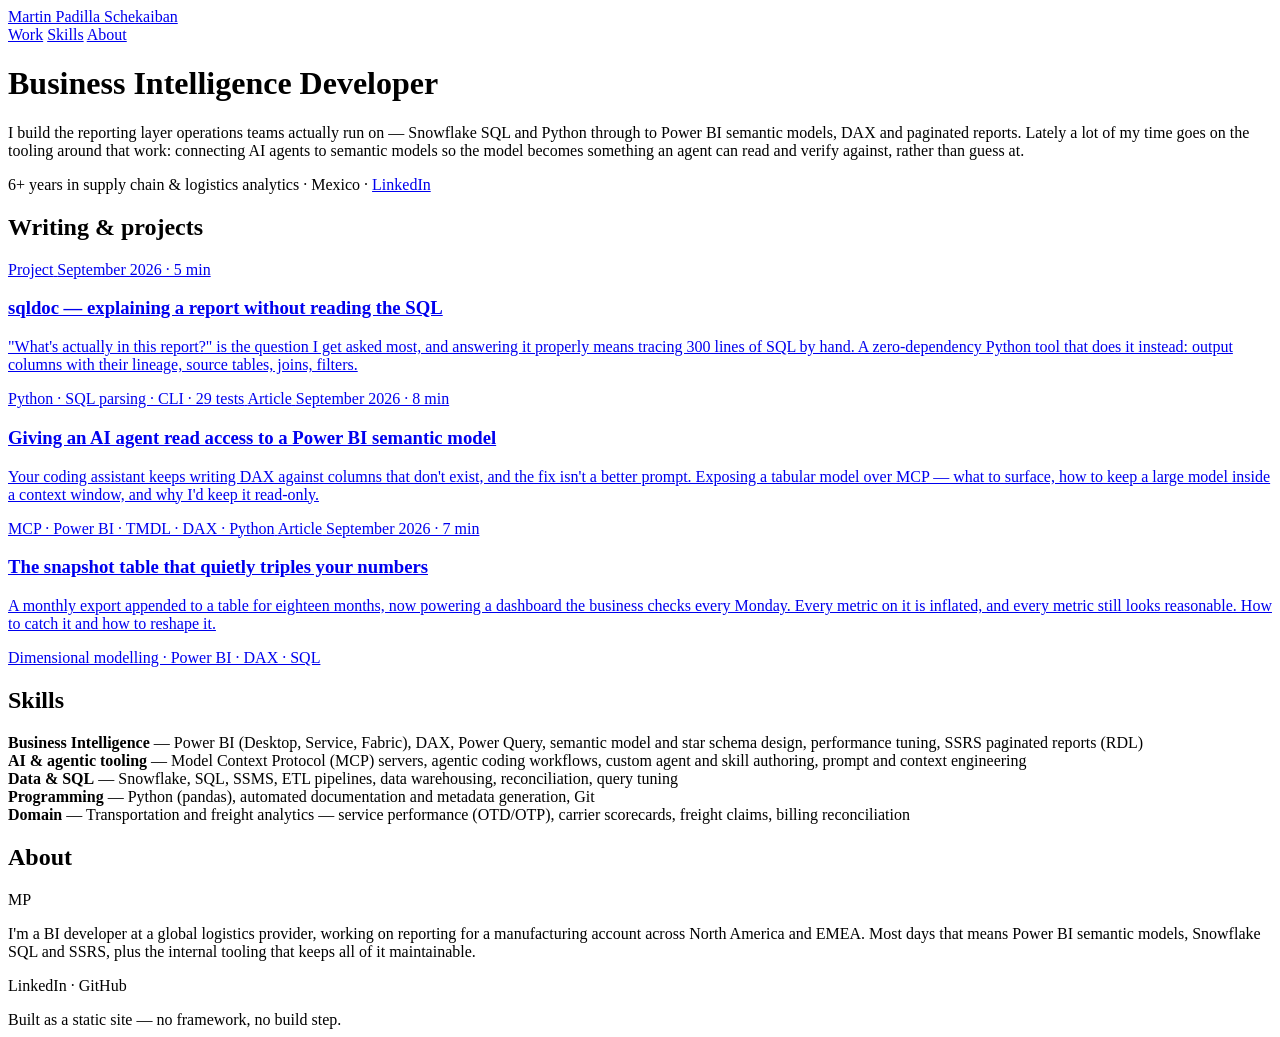
==== index.html @ 163db134 "Add files via upload" ====
<!DOCTYPE html>
<html lang="en">
<head>
<meta charset="utf-8">
<meta name="viewport" content="width=device-width, initial-scale=1">
<title>Martin Padilla Schekaiban — Business Intelligence Developer</title>
<meta name="description" content="Business Intelligence Developer specialising in Power BI semantic models, Snowflake, DAX and AI-assisted analytics tooling.">
<link rel="stylesheet" href="assets/style.css">
</head>
<body>

<header class="site">
  <div class="wrap">
    <a class="name" href="index.html">Martin Padilla Schekaiban</a>
    <nav>
      <a href="#work">Work</a>
      <a href="#skills">Skills</a>
      <a href="#contact">About</a>
    </nav>
  </div>
</header>

<div class="wrap">

  <div class="hero">
    <h1>Business Intelligence Developer</h1>
    <p class="lede">
      I build the reporting layer operations teams actually run on — Snowflake SQL and Python through
      to Power BI semantic models, DAX and paginated reports. Lately a lot of my time goes on the
      tooling around that work: connecting AI agents to semantic models so the model becomes
      something an agent can read and verify against, rather than guess at.
    </p>
    <div class="meta">
      <span>6+ years in supply chain &amp; logistics analytics</span>
      <span>·</span>
      <span>Mexico</span>
      <span>·</span>
      <a href="https://www.linkedin.com/in/martinschekaiban/">LinkedIn</a>
    </div>
  </div>

  <section id="work">
    <h2 class="section">Writing &amp; projects</h2>

    <a class="project" href="sqldoc.html">
      <span class="tag">Project</span>
      <span class="when">September 2026 · 5 min</span>
      <h3>sqldoc — explaining a report without reading the SQL</h3>
      <p>
        "What's actually in this report?" is the question I get asked most, and answering it properly
        means tracing 300 lines of SQL by hand. A zero-dependency Python tool that does it instead:
        output columns with their lineage, source tables, joins, filters.
      </p>
      <span class="stack">Python · SQL parsing · CLI · 29 tests</span>
    </a>
    <a class="project" href="mcp-power-bi.html">
      <span class="tag">Article</span>
      <span class="when">September 2026 · 8 min</span>
      <h3>Giving an AI agent read access to a Power BI semantic model</h3>
      <p>
        Your coding assistant keeps writing DAX against columns that don't exist, and the fix isn't a
        better prompt. Exposing a tabular model over MCP — what to surface, how to keep a large model
        inside a context window, and why I'd keep it read-only.
      </p>
      <span class="stack">MCP · Power BI · TMDL · DAX · Python</span>
    </a>

    <a class="project" href="star-schema.html">
      <span class="tag">Article</span>
      <span class="when">September 2026 · 7 min</span>
      <h3>The snapshot table that quietly triples your numbers</h3>
      <p>
        A monthly export appended to a table for eighteen months, now powering a dashboard the
        business checks every Monday. Every metric on it is inflated, and every metric still looks
        reasonable. How to catch it and how to reshape it.
      </p>
      <span class="stack">Dimensional modelling · Power BI · DAX · SQL</span>
    </a>

  </section>

  <section id="skills">
    <h2 class="section">Skills</h2>
    <div class="skill-row">
      <b>Business Intelligence</b> —
      <span>Power BI (Desktop, Service, Fabric), DAX, Power Query, semantic model and star schema
      design, performance tuning, SSRS paginated reports (RDL)</span>
    </div>
    <div class="skill-row">
      <b>AI &amp; agentic tooling</b> —
      <span>Model Context Protocol (MCP) servers, agentic coding workflows, custom agent and skill
      authoring, prompt and context engineering</span>
    </div>
    <div class="skill-row">
      <b>Data &amp; SQL</b> —
      <span>Snowflake, SQL, SSMS, ETL pipelines, data warehousing, reconciliation, query tuning</span>
    </div>
    <div class="skill-row">
      <b>Programming</b> —
      <span>Python (pandas), automated documentation and metadata generation, Git</span>
    </div>
    <div class="skill-row">
      <b>Domain</b> —
      <span>Transportation and freight analytics — service performance (OTD/OTP), carrier scorecards,
      freight claims, billing reconciliation</span>
    </div>
  </section>

  <section id="contact">
    <h2 class="section">About</h2>
    <div class="about">
      <div class="initials">MP</div>
      <div>
        <p>
          I'm a BI developer at a global logistics provider, working on reporting for a manufacturing
          account across North America and EMEA. Most days that means Power BI semantic models,
          Snowflake SQL and SSRS, plus the internal tooling that keeps all of it maintainable.
        </p>
        <p>
          <a href="https://www.linkedin.com/in/martinschekaiban/"
             style="color:var(--accent);text-decoration:none">LinkedIn</a>
          <span style="color:var(--faint)"> · </span>
          <a href="https://github.com/martinps3"
             style="color:var(--accent);text-decoration:none">GitHub</a>
        </p>
      </div>
    </div>
  </section>

</div>

<footer class="site">
  <div class="wrap">
    Built as a static site — no framework, no build step.
  </div>
</footer>

</body>
</html>
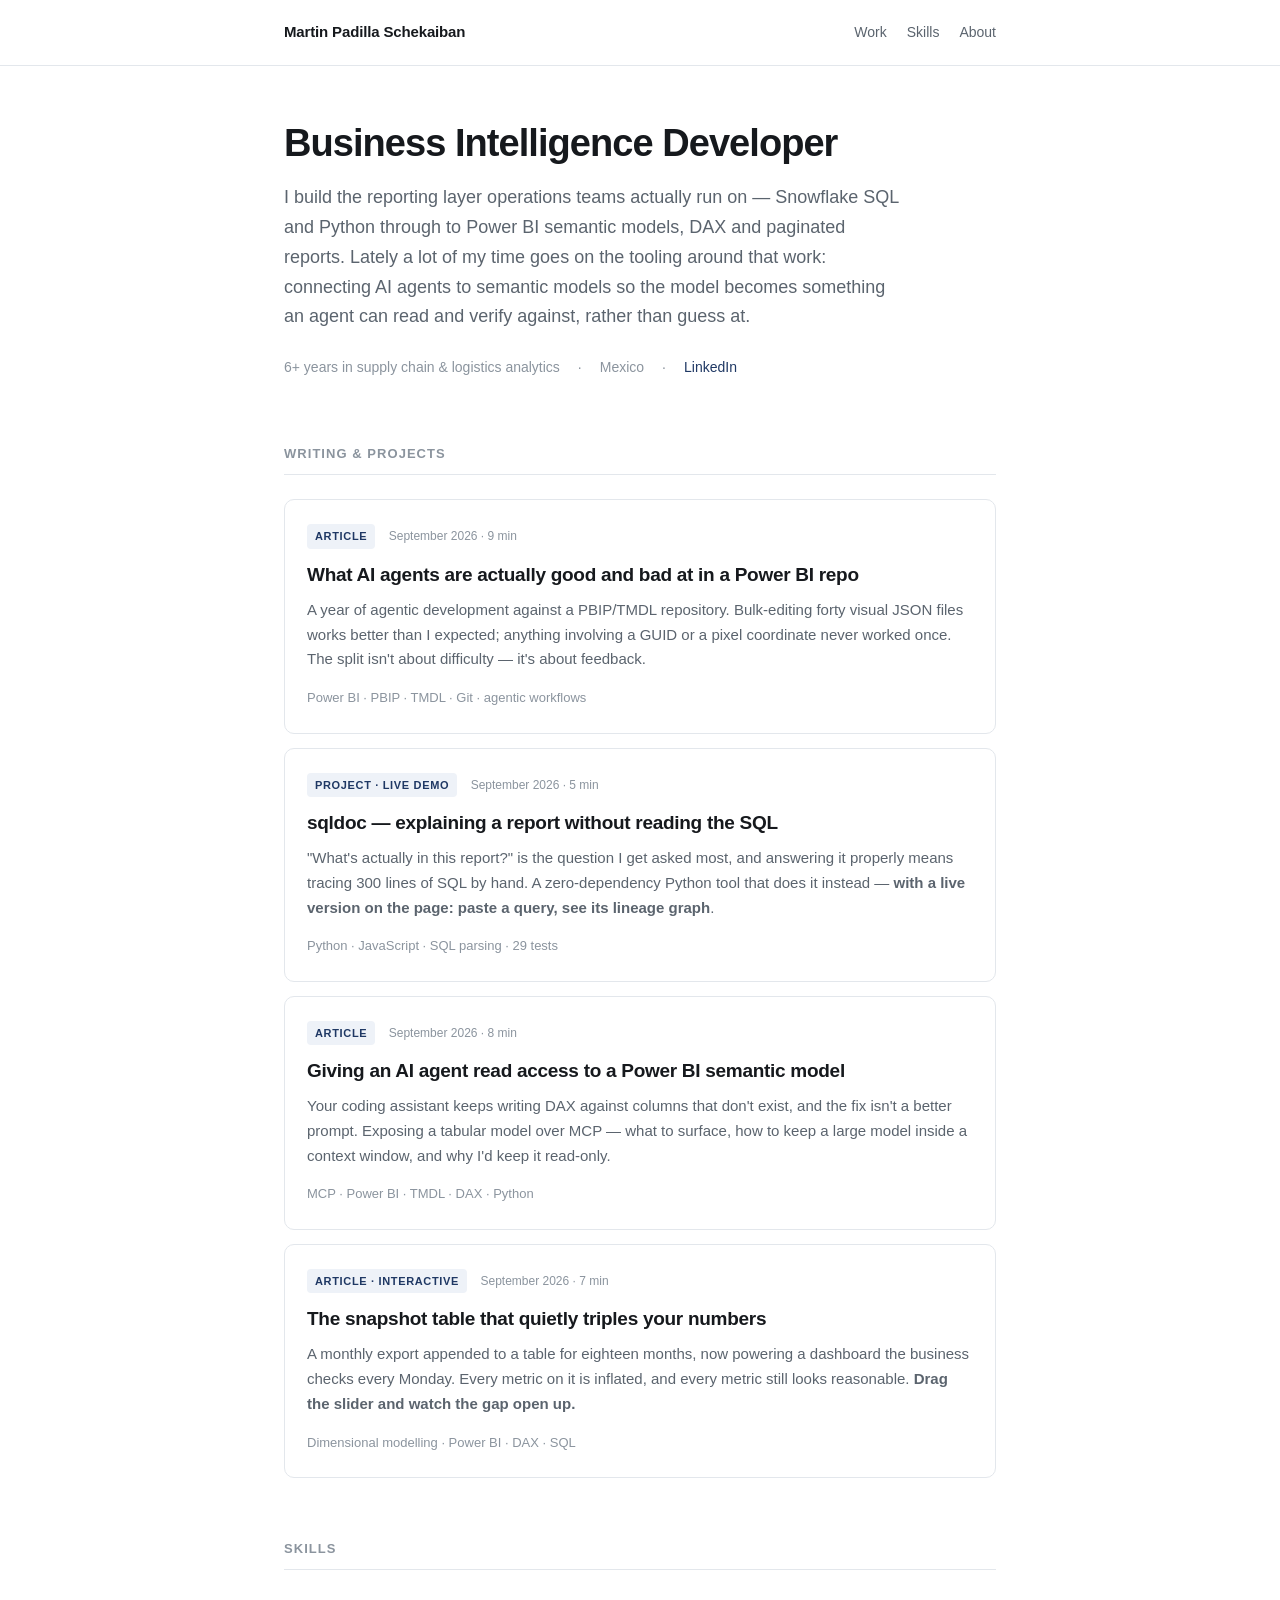
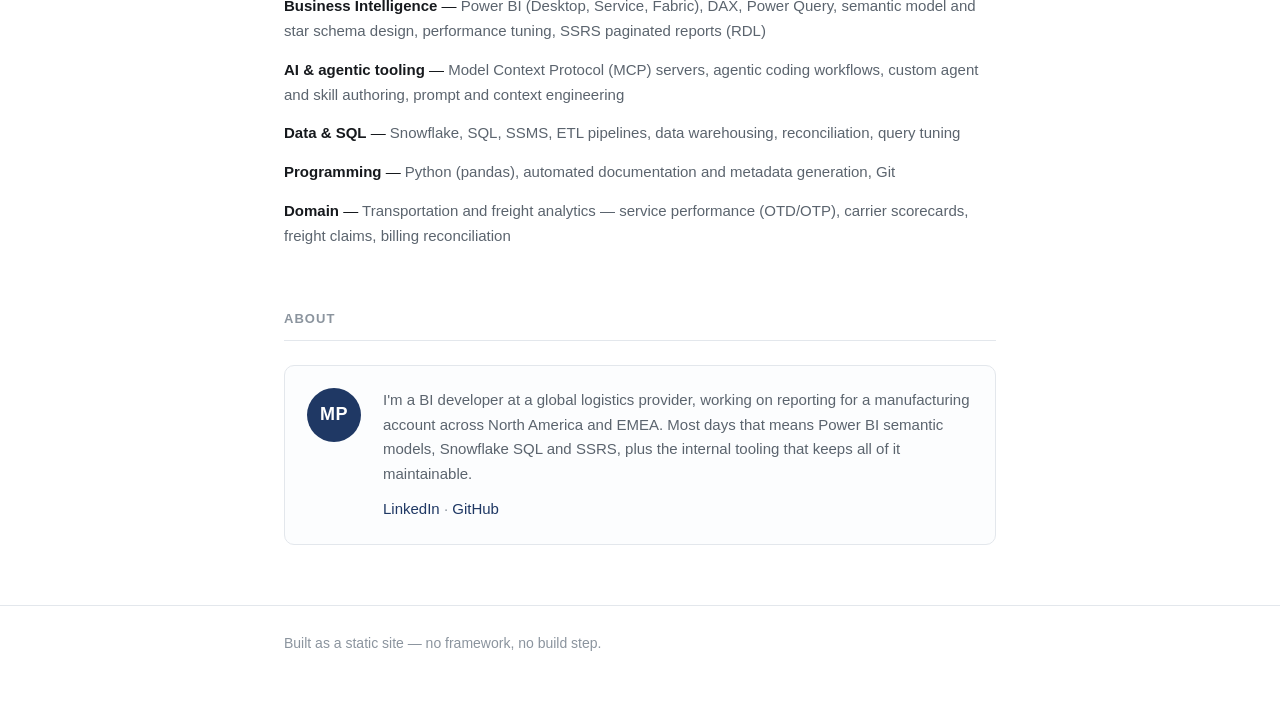
==== commit b7cd732d: "Add files via upload" ====
--- a/index.html
+++ b/index.html
@@ -42,16 +42,28 @@
   <section id="work">
     <h2 class="section">Writing &amp; projects</h2>
 
+    <a class="project" href="agents-power-bi.html">
+      <span class="tag">Article</span>
+      <span class="when">September 2026 · 9 min</span>
+      <h3>What AI agents are actually good and bad at in a Power BI repo</h3>
+      <p>
+        A year of agentic development against a PBIP/TMDL repository. Bulk-editing forty visual JSON
+        files works better than I expected; anything involving a GUID or a pixel coordinate never
+        worked once. The split isn't about difficulty — it's about feedback.
+      </p>
+      <span class="stack">Power BI · PBIP · TMDL · Git · agentic workflows</span>
+    </a>
+
     <a class="project" href="sqldoc.html">
-      <span class="tag">Project</span>
+      <span class="tag">Project · live demo</span>
       <span class="when">September 2026 · 5 min</span>
       <h3>sqldoc — explaining a report without reading the SQL</h3>
       <p>
         "What's actually in this report?" is the question I get asked most, and answering it properly
-        means tracing 300 lines of SQL by hand. A zero-dependency Python tool that does it instead:
-        output columns with their lineage, source tables, joins, filters.
+        means tracing 300 lines of SQL by hand. A zero-dependency Python tool that does it instead —
+        <strong>with a live version on the page: paste a query, see its lineage graph</strong>.
       </p>
-      <span class="stack">Python · SQL parsing · CLI · 29 tests</span>
+      <span class="stack">Python · JavaScript · SQL parsing · 29 tests</span>
     </a>
     <a class="project" href="mcp-power-bi.html">
       <span class="tag">Article</span>
@@ -66,13 +78,13 @@
     </a>
 
     <a class="project" href="star-schema.html">
-      <span class="tag">Article</span>
+      <span class="tag">Article · interactive</span>
       <span class="when">September 2026 · 7 min</span>
       <h3>The snapshot table that quietly triples your numbers</h3>
       <p>
         A monthly export appended to a table for eighteen months, now powering a dashboard the
         business checks every Monday. Every metric on it is inflated, and every metric still looks
-        reasonable. How to catch it and how to reshape it.
+        reasonable. <strong>Drag the slider and watch the gap open up.</strong>
       </p>
       <span class="stack">Dimensional modelling · Power BI · DAX · SQL</span>
     </a>
--- a/assets/style.css
+++ b/assets/style.css
@@ -0,0 +1,296 @@
+:root {
+  --ink: #16191d;
+  --muted: #5b646e;
+  --faint: #8b949e;
+  --line: #e3e7ec;
+  --accent: #1F3864;
+  --accent-soft: #eef2f8;
+  --bg: #ffffff;
+  --code-bg: #f6f8fa;
+  --max: 760px;
+}
+
+* { box-sizing: border-box; }
+
+html { -webkit-text-size-adjust: 100%; }
+
+body {
+  margin: 0;
+  background: var(--bg);
+  color: var(--ink);
+  font: 16px/1.65 -apple-system, BlinkMacSystemFont, "Segoe UI", Inter, Roboto,
+        Helvetica, Arial, sans-serif;
+  -webkit-font-smoothing: antialiased;
+}
+
+.wrap { max-width: var(--max); margin: 0 auto; padding: 0 24px; }
+
+/* ---------- header ---------- */
+header.site {
+  border-bottom: 1px solid var(--line);
+  padding: 20px 0;
+  margin-bottom: 56px;
+}
+header.site .wrap {
+  display: flex;
+  align-items: baseline;
+  justify-content: space-between;
+  gap: 16px;
+  flex-wrap: wrap;
+}
+header.site .name {
+  font-weight: 650;
+  font-size: 15px;
+  letter-spacing: -0.01em;
+  color: var(--ink);
+  text-decoration: none;
+}
+header.site nav { display: flex; gap: 20px; }
+header.site nav a {
+  font-size: 14px;
+  color: var(--muted);
+  text-decoration: none;
+}
+header.site nav a:hover { color: var(--accent); }
+
+/* ---------- hero ---------- */
+.hero { margin-bottom: 64px; }
+.hero h1 {
+  font-size: 38px;
+  line-height: 1.15;
+  letter-spacing: -0.025em;
+  margin: 0 0 18px;
+  font-weight: 680;
+}
+.hero p.lede {
+  font-size: 18px;
+  color: var(--muted);
+  margin: 0 0 24px;
+  max-width: 62ch;
+}
+.meta {
+  display: flex;
+  flex-wrap: wrap;
+  gap: 8px 18px;
+  font-size: 14px;
+  color: var(--faint);
+}
+.meta a { color: var(--accent); text-decoration: none; }
+.meta a:hover { text-decoration: underline; }
+
+/* ---------- sections ---------- */
+section { margin-bottom: 60px; }
+h2.section {
+  font-size: 13px;
+  text-transform: uppercase;
+  letter-spacing: 0.08em;
+  color: var(--faint);
+  font-weight: 600;
+  margin: 0 0 24px;
+  padding-bottom: 10px;
+  border-bottom: 1px solid var(--line);
+}
+
+/* ---------- project cards ---------- */
+.project {
+  display: block;
+  text-decoration: none;
+  color: inherit;
+  padding: 22px;
+  margin-bottom: 14px;
+  border: 1px solid var(--line);
+  border-radius: 10px;
+  transition: border-color .15s ease, box-shadow .15s ease, transform .15s ease;
+}
+.project:hover {
+  border-color: #c6d0de;
+  box-shadow: 0 3px 14px rgba(20, 35, 70, .07);
+  transform: translateY(-1px);
+}
+.project .tag {
+  display: inline-block;
+  font-size: 11px;
+  letter-spacing: .06em;
+  text-transform: uppercase;
+  font-weight: 600;
+  color: var(--accent);
+  background: var(--accent-soft);
+  border-radius: 4px;
+  padding: 3px 8px;
+  margin-bottom: 10px;
+}
+.project .when {
+  font-size: 12px;
+  color: var(--faint);
+  margin-left: 9px;
+}
+.project h3 {
+  margin: 0 0 8px;
+  font-size: 19px;
+  letter-spacing: -0.015em;
+  font-weight: 650;
+}
+.project p { margin: 0 0 12px; color: var(--muted); font-size: 15px; }
+.stack { font-size: 13px; color: var(--faint); }
+
+/* ---------- about ---------- */
+.about {
+  display: flex;
+  gap: 22px;
+  align-items: flex-start;
+  padding: 22px;
+  border: 1px solid var(--line);
+  border-radius: 10px;
+  background: #fcfdfe;
+}
+.about .initials {
+  flex: 0 0 auto;
+  width: 54px;
+  height: 54px;
+  border-radius: 50%;
+  background: var(--accent);
+  color: #fff;
+  display: flex;
+  align-items: center;
+  justify-content: center;
+  font-size: 18px;
+  font-weight: 650;
+  letter-spacing: .5px;
+}
+.about p { margin: 0 0 10px; font-size: 15px; color: var(--muted); }
+.about p:last-child { margin-bottom: 0; }
+
+/* ---------- skills ---------- */
+.skill-row { margin-bottom: 14px; font-size: 15px; }
+.skill-row b { color: var(--ink); font-weight: 620; }
+.skill-row span { color: var(--muted); }
+
+/* ---------- figures ---------- */
+figure {
+  margin: 30px 0 28px;
+}
+figure img, figure svg {
+  width: 100%;
+  height: auto;
+  display: block;
+  border: 1px solid var(--line);
+  border-radius: 10px;
+  background: #fff;
+}
+figure figcaption {
+  font-size: 13.5px;
+  color: var(--faint);
+  margin-top: 10px;
+  line-height: 1.5;
+}
+figure figcaption b { color: var(--muted); font-weight: 620; }
+
+/* ---------- article ---------- */
+article { margin-bottom: 72px; }
+article h1 {
+  font-size: 32px;
+  line-height: 1.2;
+  letter-spacing: -0.022em;
+  margin: 0 0 14px;
+  font-weight: 680;
+}
+article .sub {
+  font-size: 17px;
+  color: var(--muted);
+  margin: 0 0 10px;
+}
+article .byline {
+  font-size: 13px;
+  color: var(--faint);
+  padding-bottom: 22px;
+  margin-bottom: 30px;
+  border-bottom: 1px solid var(--line);
+}
+article .byline .dot { margin: 0 7px; opacity: .5; }
+article h2 {
+  font-size: 22px;
+  letter-spacing: -0.015em;
+  margin: 42px 0 14px;
+  font-weight: 660;
+}
+article h3 {
+  font-size: 17px;
+  margin: 30px 0 10px;
+  font-weight: 640;
+}
+article p { margin: 0 0 16px; }
+article ul, article ol { margin: 0 0 16px; padding-left: 22px; }
+article li { margin-bottom: 7px; }
+
+pre {
+  background: var(--code-bg);
+  border: 1px solid var(--line);
+  border-radius: 8px;
+  padding: 15px 17px;
+  overflow-x: auto;
+  font-size: 13px;
+  line-height: 1.55;
+  margin: 0 0 18px;
+}
+code {
+  font-family: ui-monospace, SFMono-Regular, "SF Mono", Menlo, Consolas, monospace;
+}
+p code, li code, td code {
+  background: var(--code-bg);
+  border: 1px solid var(--line);
+  border-radius: 4px;
+  padding: 1px 5px;
+  font-size: 13px;
+}
+pre code { background: none; border: 0; padding: 0; }
+
+.note {
+  border-left: 3px solid var(--accent);
+  background: var(--accent-soft);
+  padding: 14px 18px;
+  border-radius: 0 8px 8px 0;
+  margin: 0 0 20px;
+  font-size: 15px;
+}
+.note p { margin: 0; }
+.note strong { color: var(--accent); }
+
+table {
+  width: 100%;
+  border-collapse: collapse;
+  font-size: 14px;
+  margin: 0 0 20px;
+}
+th, td {
+  text-align: left;
+  padding: 9px 12px;
+  border-bottom: 1px solid var(--line);
+  vertical-align: top;
+}
+th { font-weight: 620; color: var(--ink); background: var(--code-bg); }
+td { color: var(--muted); }
+
+.back {
+  display: inline-block;
+  font-size: 14px;
+  color: var(--muted);
+  text-decoration: none;
+  margin-bottom: 30px;
+}
+.back:hover { color: var(--accent); }
+
+/* ---------- footer ---------- */
+footer.site {
+  border-top: 1px solid var(--line);
+  padding: 26px 0 50px;
+  font-size: 14px;
+  color: var(--faint);
+}
+footer.site a { color: var(--accent); text-decoration: none; }
+footer.site a:hover { text-decoration: underline; }
+
+@media (max-width: 620px) {
+  .hero h1 { font-size: 29px; }
+  article h1 { font-size: 26px; }
+  header.site { margin-bottom: 40px; }
+}
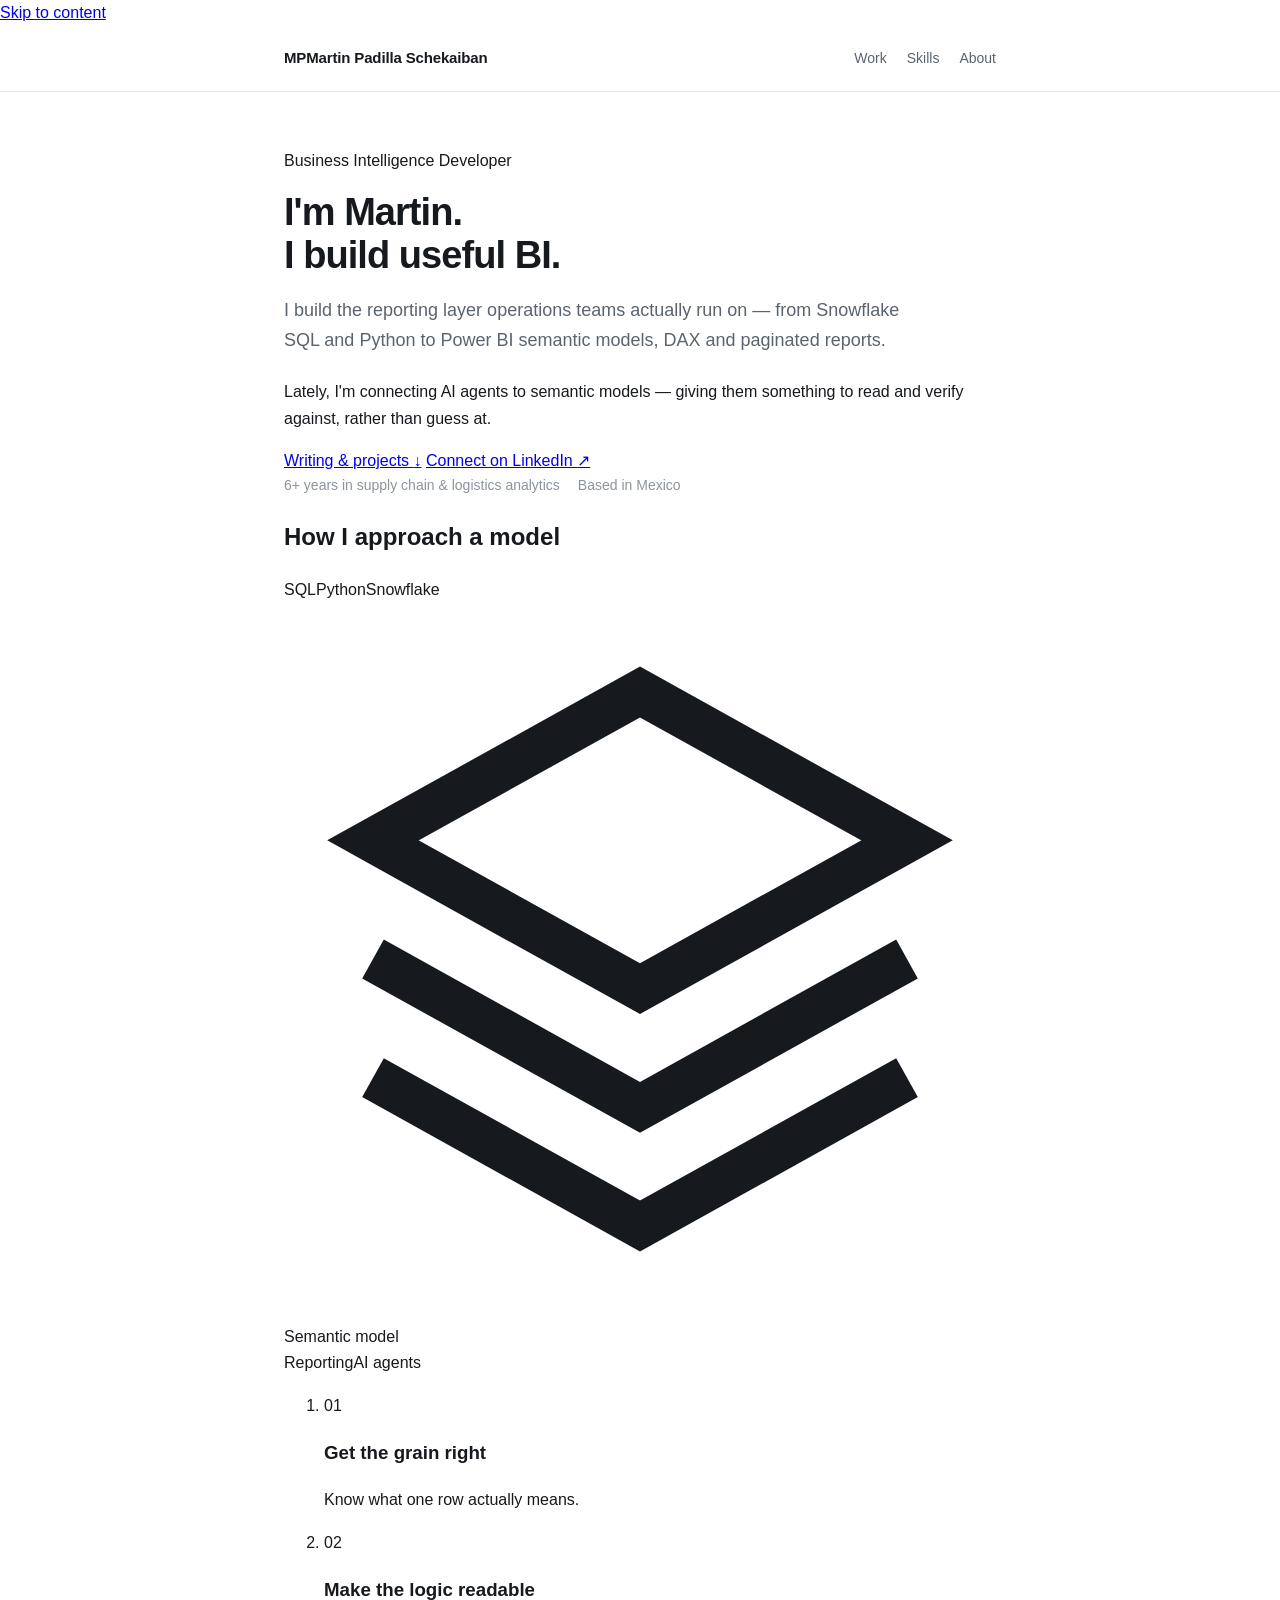
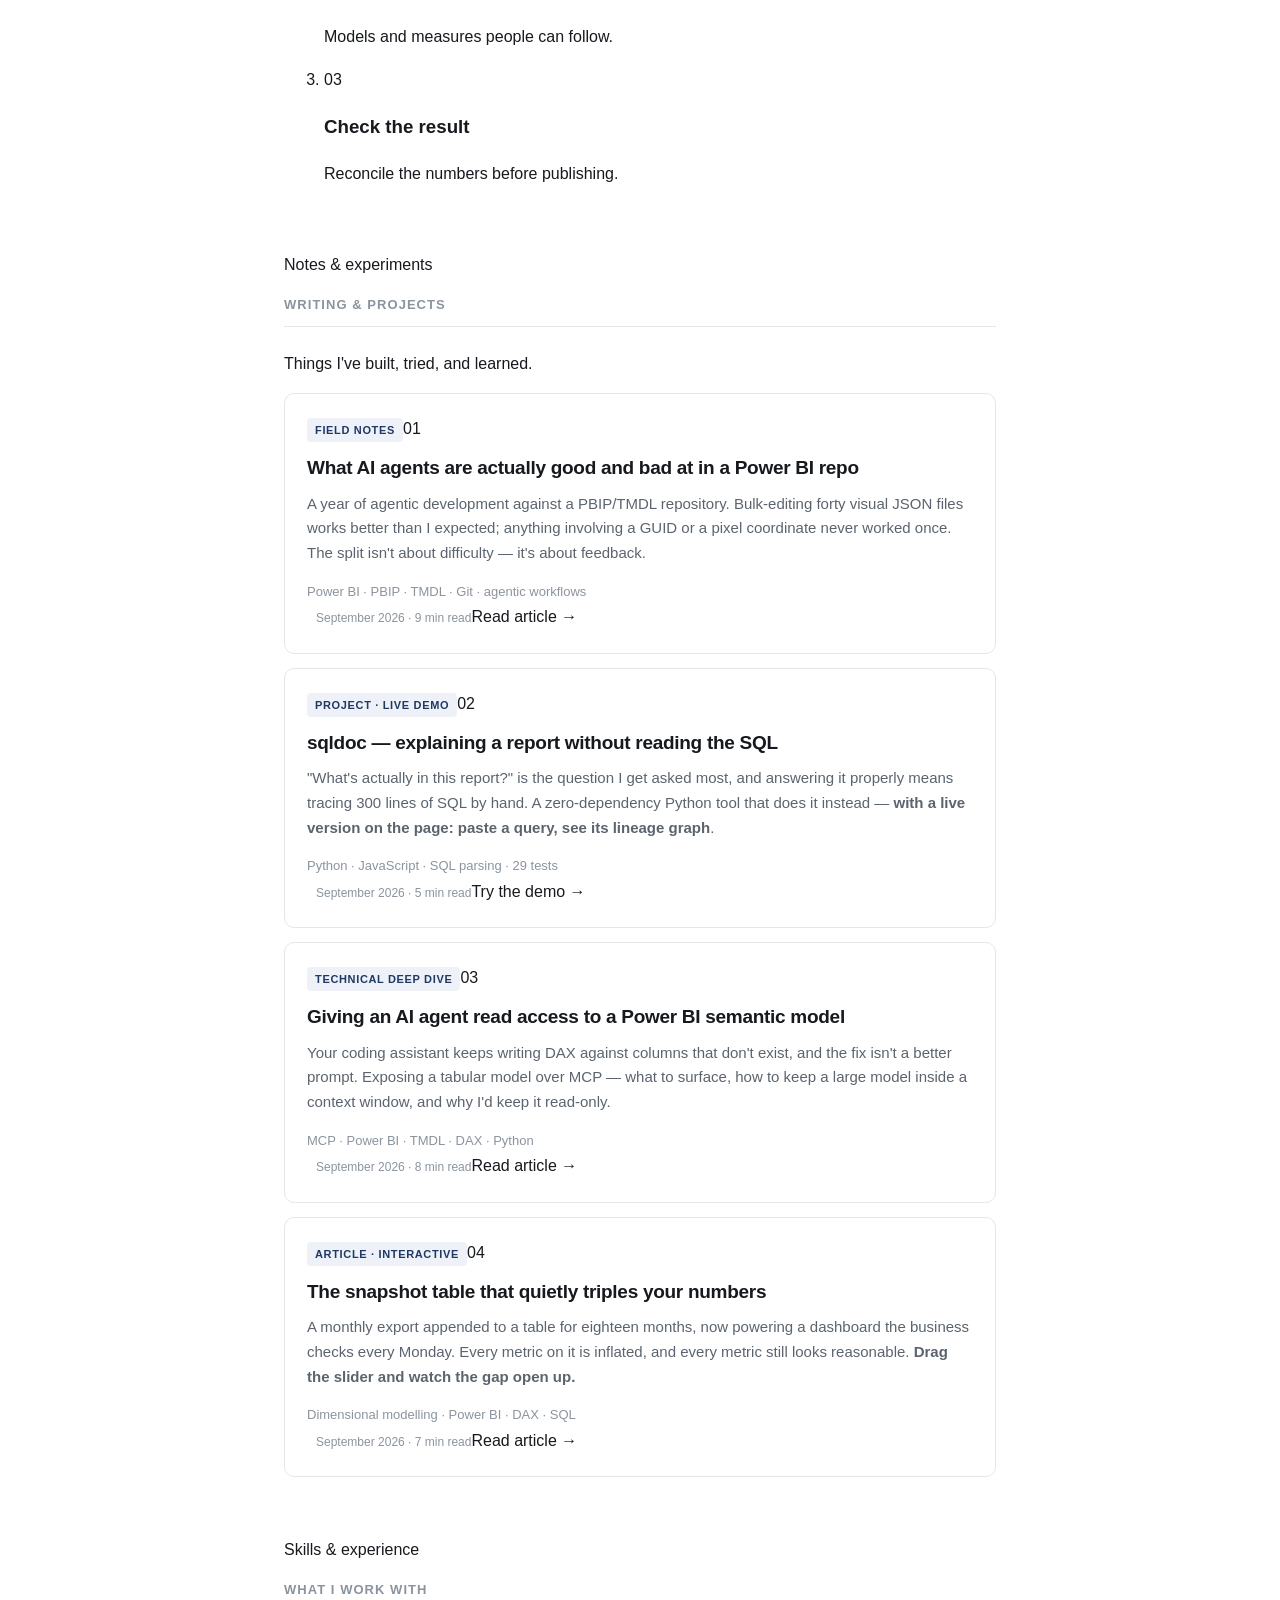
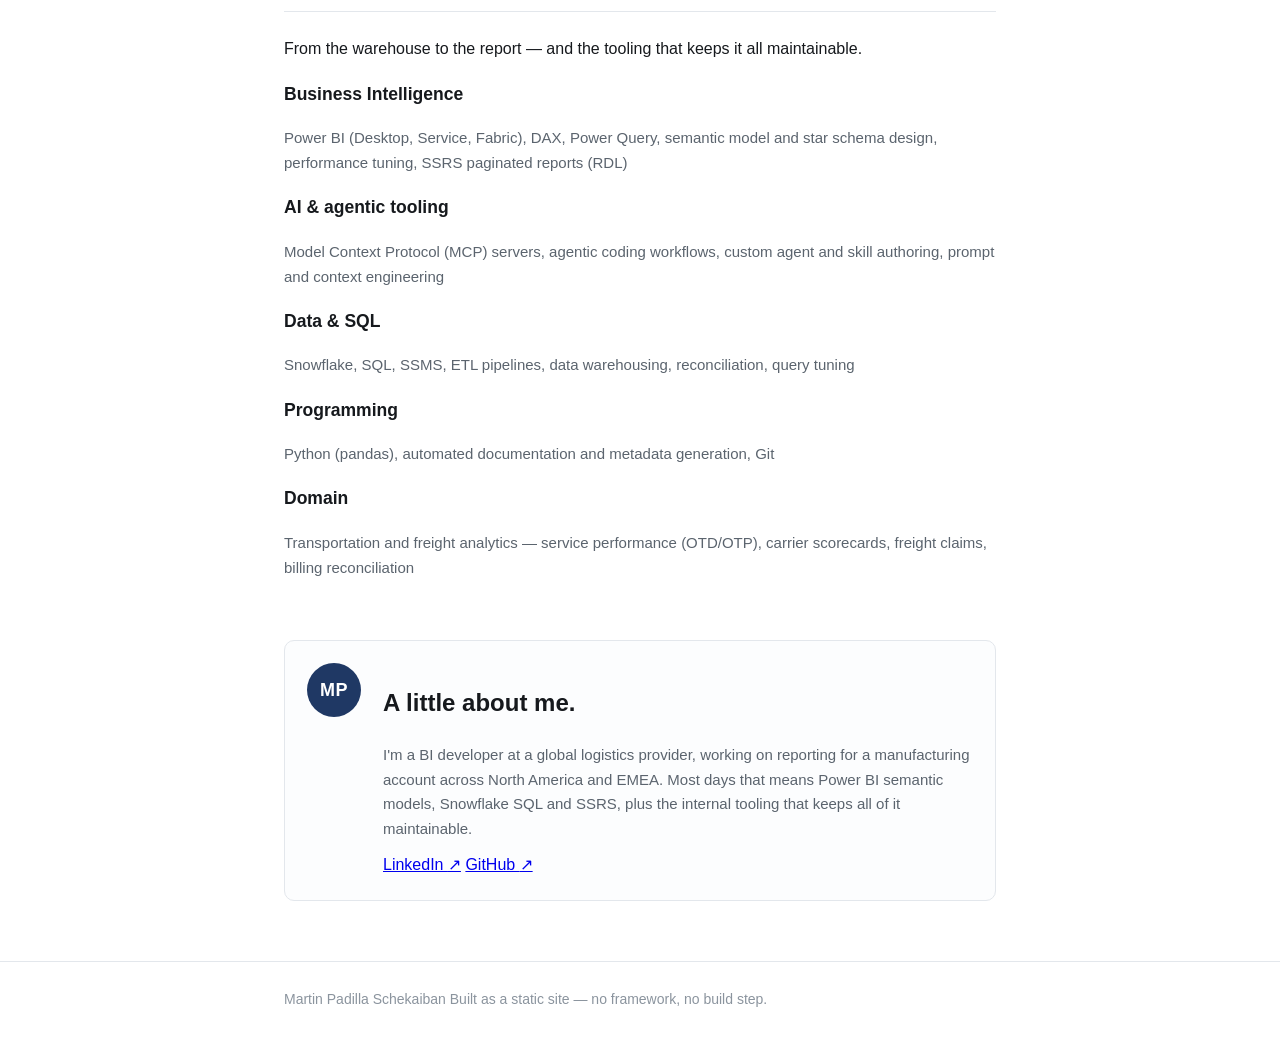
==== commit 2e6234a5: "Add files via upload" ====
--- a/index.html
+++ b/index.html
@@ -7,12 +7,13 @@
 <meta name="description" content="Business Intelligence Developer specialising in Power BI semantic models, Snowflake, DAX and AI-assisted analytics tooling.">
 <link rel="stylesheet" href="assets/style.css">
 </head>
-<body>
+<body class="home">
+<a class="skip-link" href="#main">Skip to content</a>
 
 <header class="site">
   <div class="wrap">
-    <a class="name" href="index.html">Martin Padilla Schekaiban</a>
-    <nav>
+    <a class="name" href="index.html"><span class="brand-mark" aria-hidden="true">MP</span>Martin Padilla Schekaiban</a>
+    <nav aria-label="Main navigation">
       <a href="#work">Work</a>
       <a href="#skills">Skills</a>
       <a href="#contact">About</a>
@@ -20,31 +21,61 @@
   </div>
 </header>
 
-<div class="wrap">
+<main class="wrap" id="main">
 
-  <div class="hero">
-    <h1>Business Intelligence Developer</h1>
-    <p class="lede">
-      I build the reporting layer operations teams actually run on — Snowflake SQL and Python through
-      to Power BI semantic models, DAX and paginated reports. Lately a lot of my time goes on the
-      tooling around that work: connecting AI agents to semantic models so the model becomes
-      something an agent can read and verify against, rather than guess at.
-    </p>
-    <div class="meta">
-      <span>6+ years in supply chain &amp; logistics analytics</span>
-      <span>·</span>
-      <span>Mexico</span>
-      <span>·</span>
-      <a href="https://www.linkedin.com/in/martinschekaiban/">LinkedIn</a>
+  <section class="hero" aria-labelledby="hero-title">
+    <div class="hero-copy">
+      <p class="eyebrow">Business Intelligence Developer</p>
+      <h1 id="hero-title">I'm Martin.<br><span>I build useful BI.</span></h1>
+      <p class="lede">
+        I build the reporting layer operations teams actually run on — from Snowflake SQL and Python
+        to Power BI semantic models, DAX and paginated reports.
+      </p>
+      <p class="hero-detail">
+        Lately, I'm connecting AI agents to semantic models — giving them something to read and
+        verify against, rather than guess at.
+      </p>
+      <div class="hero-actions">
+        <a class="button button-primary" href="#work">Writing &amp; projects <span aria-hidden="true">↓</span></a>
+        <a class="text-link" href="https://www.linkedin.com/in/martinschekaiban/">Connect on LinkedIn <span aria-hidden="true">↗</span></a>
+      </div>
+      <div class="meta">
+        <span>6+ years in supply chain &amp; logistics analytics</span>
+        <span class="location">Based in Mexico</span>
+      </div>
     </div>
-  </div>
+
+    <aside class="approach" aria-labelledby="approach-title">
+      <div class="approach-heading">
+        <h2 class="eyebrow" id="approach-title">How I approach a model</h2>
+      </div>
+      <div class="model-map" aria-hidden="true">
+        <div class="model-sources"><span>SQL</span><span>Python</span><span>Snowflake</span></div>
+        <div class="model-core">
+          <svg viewBox="0 0 24 24" fill="none" stroke="currentColor" stroke-width="1.5">
+            <path d="m12 3 9 5-9 5-9-5 9-5Z M3 12l9 5 9-5 M3 16l9 5 9-5"/>
+          </svg>
+          <span>Semantic model</span>
+        </div>
+        <div class="model-outputs"><span>Reporting</span><span>AI agents</span></div>
+      </div>
+      <ol class="approach-steps">
+        <li><span class="step-number">01</span><div><h3>Get the grain right</h3><p>Know what one row actually means.</p></div></li>
+        <li><span class="step-number">02</span><div><h3>Make the logic readable</h3><p>Models and measures people can follow.</p></div></li>
+        <li><span class="step-number">03</span><div><h3>Check the result</h3><p>Reconcile the numbers before publishing.</p></div></li>
+      </ol>
+    </aside>
+  </section>
 
   <section id="work">
-    <h2 class="section">Writing &amp; projects</h2>
+    <div class="section-heading">
+      <div><p class="eyebrow">Notes &amp; experiments</p><h2 class="section">Writing &amp; projects</h2></div>
+      <p>Things I've built, tried, and learned.</p>
+    </div>
 
+    <div class="project-grid">
     <a class="project" href="agents-power-bi.html">
-      <span class="tag">Article</span>
-      <span class="when">September 2026 · 9 min</span>
+      <div class="project-top"><span class="tag">Field notes</span><span class="project-number" aria-hidden="true">01</span></div>
       <h3>What AI agents are actually good and bad at in a Power BI repo</h3>
       <p>
         A year of agentic development against a PBIP/TMDL repository. Bulk-editing forty visual JSON
@@ -52,11 +83,11 @@
         worked once. The split isn't about difficulty — it's about feedback.
       </p>
       <span class="stack">Power BI · PBIP · TMDL · Git · agentic workflows</span>
+      <div class="project-bottom"><span class="when">September 2026 · 9 min read</span><span class="project-action">Read article <span aria-hidden="true">→</span></span></div>
     </a>
 
-    <a class="project" href="sqldoc.html">
-      <span class="tag">Project · live demo</span>
-      <span class="when">September 2026 · 5 min</span>
+    <a class="project project-demo" href="sqldoc.html">
+      <div class="project-top"><span class="tag">Project · live demo</span><span class="project-number" aria-hidden="true">02</span></div>
       <h3>sqldoc — explaining a report without reading the SQL</h3>
       <p>
         "What's actually in this report?" is the question I get asked most, and answering it properly
@@ -64,10 +95,10 @@
         <strong>with a live version on the page: paste a query, see its lineage graph</strong>.
       </p>
       <span class="stack">Python · JavaScript · SQL parsing · 29 tests</span>
+      <div class="project-bottom"><span class="when">September 2026 · 5 min read</span><span class="project-action">Try the demo <span aria-hidden="true">→</span></span></div>
     </a>
     <a class="project" href="mcp-power-bi.html">
-      <span class="tag">Article</span>
-      <span class="when">September 2026 · 8 min</span>
+      <div class="project-top"><span class="tag">Technical deep dive</span><span class="project-number" aria-hidden="true">03</span></div>
       <h3>Giving an AI agent read access to a Power BI semantic model</h3>
       <p>
         Your coding assistant keeps writing DAX against columns that don't exist, and the fix isn't a
@@ -75,11 +106,11 @@
         inside a context window, and why I'd keep it read-only.
       </p>
       <span class="stack">MCP · Power BI · TMDL · DAX · Python</span>
+      <div class="project-bottom"><span class="when">September 2026 · 8 min read</span><span class="project-action">Read article <span aria-hidden="true">→</span></span></div>
     </a>
 
     <a class="project" href="star-schema.html">
-      <span class="tag">Article · interactive</span>
-      <span class="when">September 2026 · 7 min</span>
+      <div class="project-top"><span class="tag">Article · interactive</span><span class="project-number" aria-hidden="true">04</span></div>
       <h3>The snapshot table that quietly triples your numbers</h3>
       <p>
         A monthly export appended to a table for eighteen months, now powering a dashboard the
@@ -87,63 +118,68 @@
         reasonable. <strong>Drag the slider and watch the gap open up.</strong>
       </p>
       <span class="stack">Dimensional modelling · Power BI · DAX · SQL</span>
+      <div class="project-bottom"><span class="when">September 2026 · 7 min read</span><span class="project-action">Read article <span aria-hidden="true">→</span></span></div>
     </a>
-
+    </div>
   </section>
 
-  <section id="skills">
-    <h2 class="section">Skills</h2>
+  <section id="skills" class="skills-section">
+    <div class="skills-intro">
+      <p class="eyebrow">Skills &amp; experience</p>
+      <h2 class="section">What I work with</h2>
+      <p>From the warehouse to the report — and the tooling that keeps it all maintainable.</p>
+    </div>
+    <div class="skills-list">
     <div class="skill-row">
-      <b>Business Intelligence</b> —
+      <h3>Business Intelligence</h3>
       <span>Power BI (Desktop, Service, Fabric), DAX, Power Query, semantic model and star schema
       design, performance tuning, SSRS paginated reports (RDL)</span>
     </div>
     <div class="skill-row">
-      <b>AI &amp; agentic tooling</b> —
+      <h3>AI &amp; agentic tooling</h3>
       <span>Model Context Protocol (MCP) servers, agentic coding workflows, custom agent and skill
       authoring, prompt and context engineering</span>
     </div>
     <div class="skill-row">
-      <b>Data &amp; SQL</b> —
+      <h3>Data &amp; SQL</h3>
       <span>Snowflake, SQL, SSMS, ETL pipelines, data warehousing, reconciliation, query tuning</span>
     </div>
     <div class="skill-row">
-      <b>Programming</b> —
+      <h3>Programming</h3>
       <span>Python (pandas), automated documentation and metadata generation, Git</span>
     </div>
     <div class="skill-row">
-      <b>Domain</b> —
+      <h3>Domain</h3>
       <span>Transportation and freight analytics — service performance (OTD/OTP), carrier scorecards,
       freight claims, billing reconciliation</span>
     </div>
+    </div>
   </section>
 
-  <section id="contact">
-    <h2 class="section">About</h2>
+  <section id="contact" class="contact-section">
     <div class="about">
-      <div class="initials">MP</div>
+      <div class="initials" aria-hidden="true">MP</div>
       <div>
+        <h2>A little about me.</h2>
         <p>
           I'm a BI developer at a global logistics provider, working on reporting for a manufacturing
           account across North America and EMEA. Most days that means Power BI semantic models,
           Snowflake SQL and SSRS, plus the internal tooling that keeps all of it maintainable.
         </p>
-        <p>
-          <a href="https://www.linkedin.com/in/martinschekaiban/"
-             style="color:var(--accent);text-decoration:none">LinkedIn</a>
-          <span style="color:var(--faint)"> · </span>
-          <a href="https://github.com/martinps3"
-             style="color:var(--accent);text-decoration:none">GitHub</a>
-        </p>
+        <div class="social-links">
+          <a href="https://www.linkedin.com/in/martinschekaiban/">LinkedIn <span aria-hidden="true">↗</span></a>
+          <a href="https://github.com/martinps3">GitHub <span aria-hidden="true">↗</span></a>
+        </div>
       </div>
     </div>
   </section>
 
-</div>
+</main>
 
 <footer class="site">
   <div class="wrap">
-    Built as a static site — no framework, no build step.
+    <span class="footer-name">Martin Padilla Schekaiban</span>
+    <span>Built as a static site — no framework, no build step.</span>
   </div>
 </footer>
 
--- a/assets/style.css
+++ b/assets/style.css
@@ -279,6 +279,199 @@
 }
 .back:hover { color: var(--accent); }
 
+/* ---------- sqldoc playground ---------- */
+.pg {
+  border: 1px solid var(--line);
+  border-radius: 12px;
+  overflow: hidden;
+  margin: 28px 0 10px;
+  background: #fff;
+}
+.pg-bar {
+  display: flex;
+  align-items: center;
+  gap: 8px;
+  flex-wrap: wrap;
+  padding: 11px 14px;
+  background: var(--code-bg);
+  border-bottom: 1px solid var(--line);
+}
+.pg-bar .lbl {
+  font-size: 11px;
+  text-transform: uppercase;
+  letter-spacing: .07em;
+  font-weight: 650;
+  color: var(--faint);
+  margin-right: 2px;
+}
+.pg-tab {
+  font: inherit;
+  font-size: 12.5px;
+  padding: 4px 11px;
+  border-radius: 999px;
+  border: 1px solid var(--line);
+  background: #fff;
+  color: var(--muted);
+  cursor: pointer;
+  transition: all .12s ease;
+}
+.pg-tab:hover { border-color: #b9c5d6; color: var(--accent); }
+.pg-tab.on { background: var(--accent); border-color: var(--accent); color: #fff; }
+
+#pg-input {
+  display: block;
+  width: 100%;
+  border: 0;
+  border-bottom: 1px solid var(--line);
+  padding: 15px 17px;
+  font-family: ui-monospace, SFMono-Regular, Menlo, Consolas, monospace;
+  font-size: 12.5px;
+  line-height: 1.55;
+  min-height: 210px;
+  resize: vertical;
+  color: var(--ink);
+  background: #fff;
+  outline: none;
+  tab-size: 4;
+}
+#pg-input:focus { background: #fcfdff; }
+
+.pg-chips { display: flex; flex-wrap: wrap; gap: 7px; padding: 13px 17px 0; }
+.pg-chip {
+  font-size: 12px;
+  color: var(--muted);
+  background: var(--accent-soft);
+  border: 1px solid #dde5f0;
+  border-radius: 999px;
+  padding: 3px 10px;
+}
+.pg-chip b { color: var(--accent); font-weight: 650; }
+
+#pg-graph { padding: 6px 12px 0; }
+#pg-graph svg { display: block; }
+.lin-node { cursor: default; transition: fill .12s ease; }
+.lin-node:hover { fill: var(--accent-soft); }
+
+.pg-body { padding: 4px 17px 18px; }
+.pg-h {
+  font-size: 11px;
+  text-transform: uppercase;
+  letter-spacing: .07em;
+  color: var(--faint);
+  font-weight: 650;
+  margin: 18px 0 8px;
+}
+.pg-tables code { margin-right: 5px; display: inline-block; margin-bottom: 4px; }
+.pg-table { width: 100%; border-collapse: collapse; font-size: 13px; margin: 0; }
+.pg-table th {
+  text-align: left;
+  font-size: 10.5px;
+  text-transform: uppercase;
+  letter-spacing: .05em;
+  color: var(--faint);
+  font-weight: 650;
+  background: none;
+  border-bottom: 1px solid var(--line);
+  padding: 5px 9px 5px 0;
+}
+.pg-table td {
+  padding: 6px 9px 6px 0;
+  border-bottom: 1px solid #f0f3f7;
+  color: var(--muted);
+  vertical-align: top;
+}
+.pg-table code { font-size: 12px; }
+.pg-note {
+  font-size: 11px;
+  color: var(--accent);
+  background: var(--accent-soft);
+  border-radius: 3px;
+  padding: 1px 6px;
+}
+.pg-dim { color: #c3cbd4; }
+.pg-list { margin: 0; padding-left: 18px; font-size: 13px; color: var(--muted); }
+.pg-list li { margin-bottom: 4px; }
+.pg-list code { font-size: 12px; }
+.pg-empty { color: var(--faint); font-size: 14px; padding: 16px 0; margin: 0; }
+.pg-cap { font-size: 13px; color: var(--faint); margin: 0 0 26px; }
+
+@media (max-width: 620px) {
+  #pg-input { font-size: 12px; min-height: 170px; }
+}
+
+/* ---------- snapshot inflation demo ---------- */
+.sn {
+  border: 1px solid var(--line);
+  border-radius: 12px;
+  padding: 20px 22px 22px;
+  margin: 28px 0 10px;
+  background: #fcfdfe;
+}
+.sn-top {
+  display: flex;
+  align-items: center;
+  gap: 14px;
+  flex-wrap: wrap;
+  margin-bottom: 18px;
+}
+.sn-top label {
+  font-size: 11px;
+  text-transform: uppercase;
+  letter-spacing: .07em;
+  font-weight: 650;
+  color: var(--faint);
+}
+#sn-slider {
+  flex: 1 1 220px;
+  min-width: 180px;
+  accent-color: var(--accent);
+  cursor: pointer;
+}
+#sn-months {
+  font-size: 13.5px;
+  font-weight: 650;
+  color: var(--accent);
+  min-width: 82px;
+}
+.sn-grid {
+  display: grid;
+  grid-template-columns: repeat(2, minmax(0, 1fr));
+  gap: 10px;
+  margin-bottom: 20px;
+}
+.sn-cell {
+  border: 1px solid var(--line);
+  border-radius: 8px;
+  padding: 11px 13px;
+  background: #fff;
+}
+.sn-cell.bad { border-color: #e8d5d1; background: #fffbfa; }
+.sn-cell.good { border-color: #cfe4d6; background: #f9fdfa; }
+.sn-cell .k {
+  font-size: 10.5px;
+  text-transform: uppercase;
+  letter-spacing: .06em;
+  font-weight: 650;
+  color: var(--faint);
+  display: block;
+  margin-bottom: 4px;
+}
+.sn-cell .v {
+  font-size: 19px;
+  font-weight: 650;
+  letter-spacing: -0.01em;
+  font-variant-numeric: tabular-nums;
+}
+.sn-cell.bad .v { color: #a4453a; }
+.sn-cell.good .v { color: #2f6b46; }
+.sn-cell .sub { font-size: 11.5px; color: var(--faint); display: block; margin-top: 2px; }
+#sn-chart svg { display: block; }
+.sn-foot { font-size: 12.5px; color: var(--faint); margin: 14px 0 0; }
+
+@media (max-width: 560px) {
+  .sn-grid { grid-template-columns: 1fr; }
+}
+
 /* ---------- footer ---------- */
 footer.site {
   border-top: 1px solid var(--line);
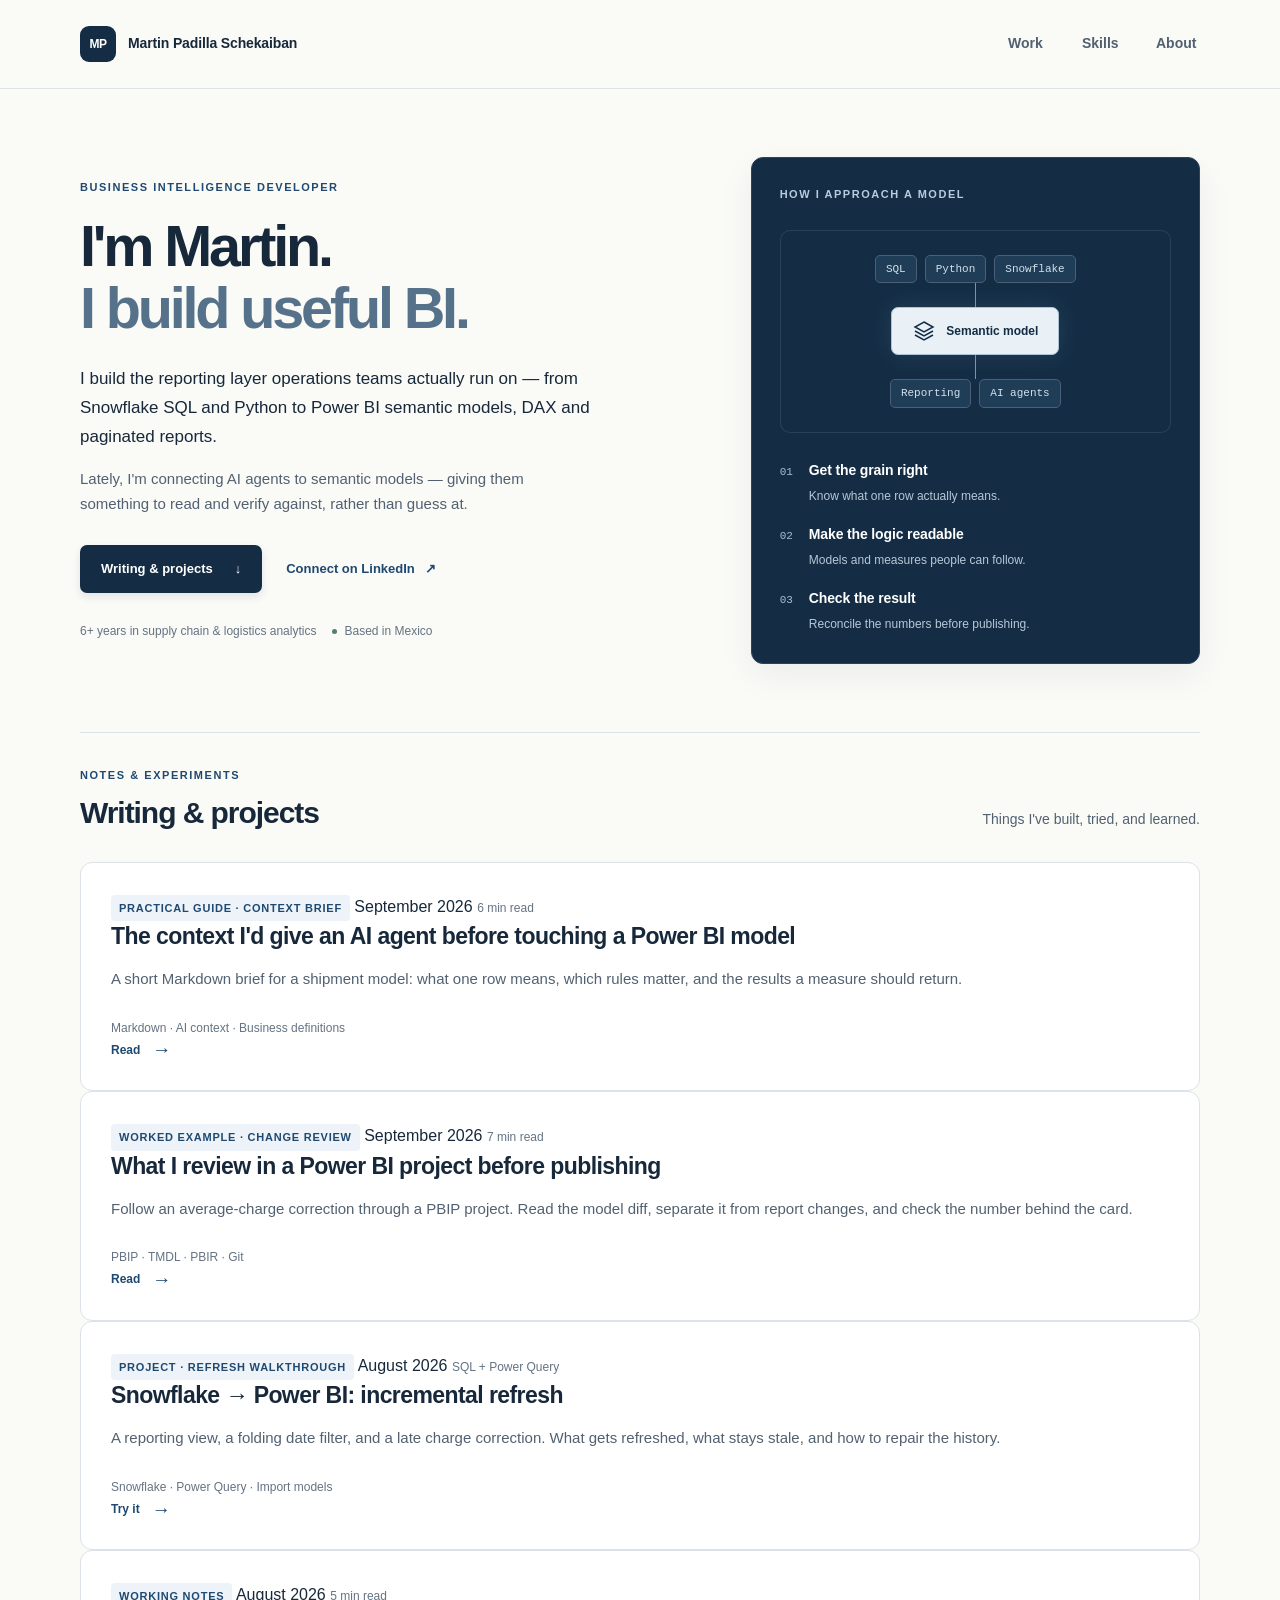
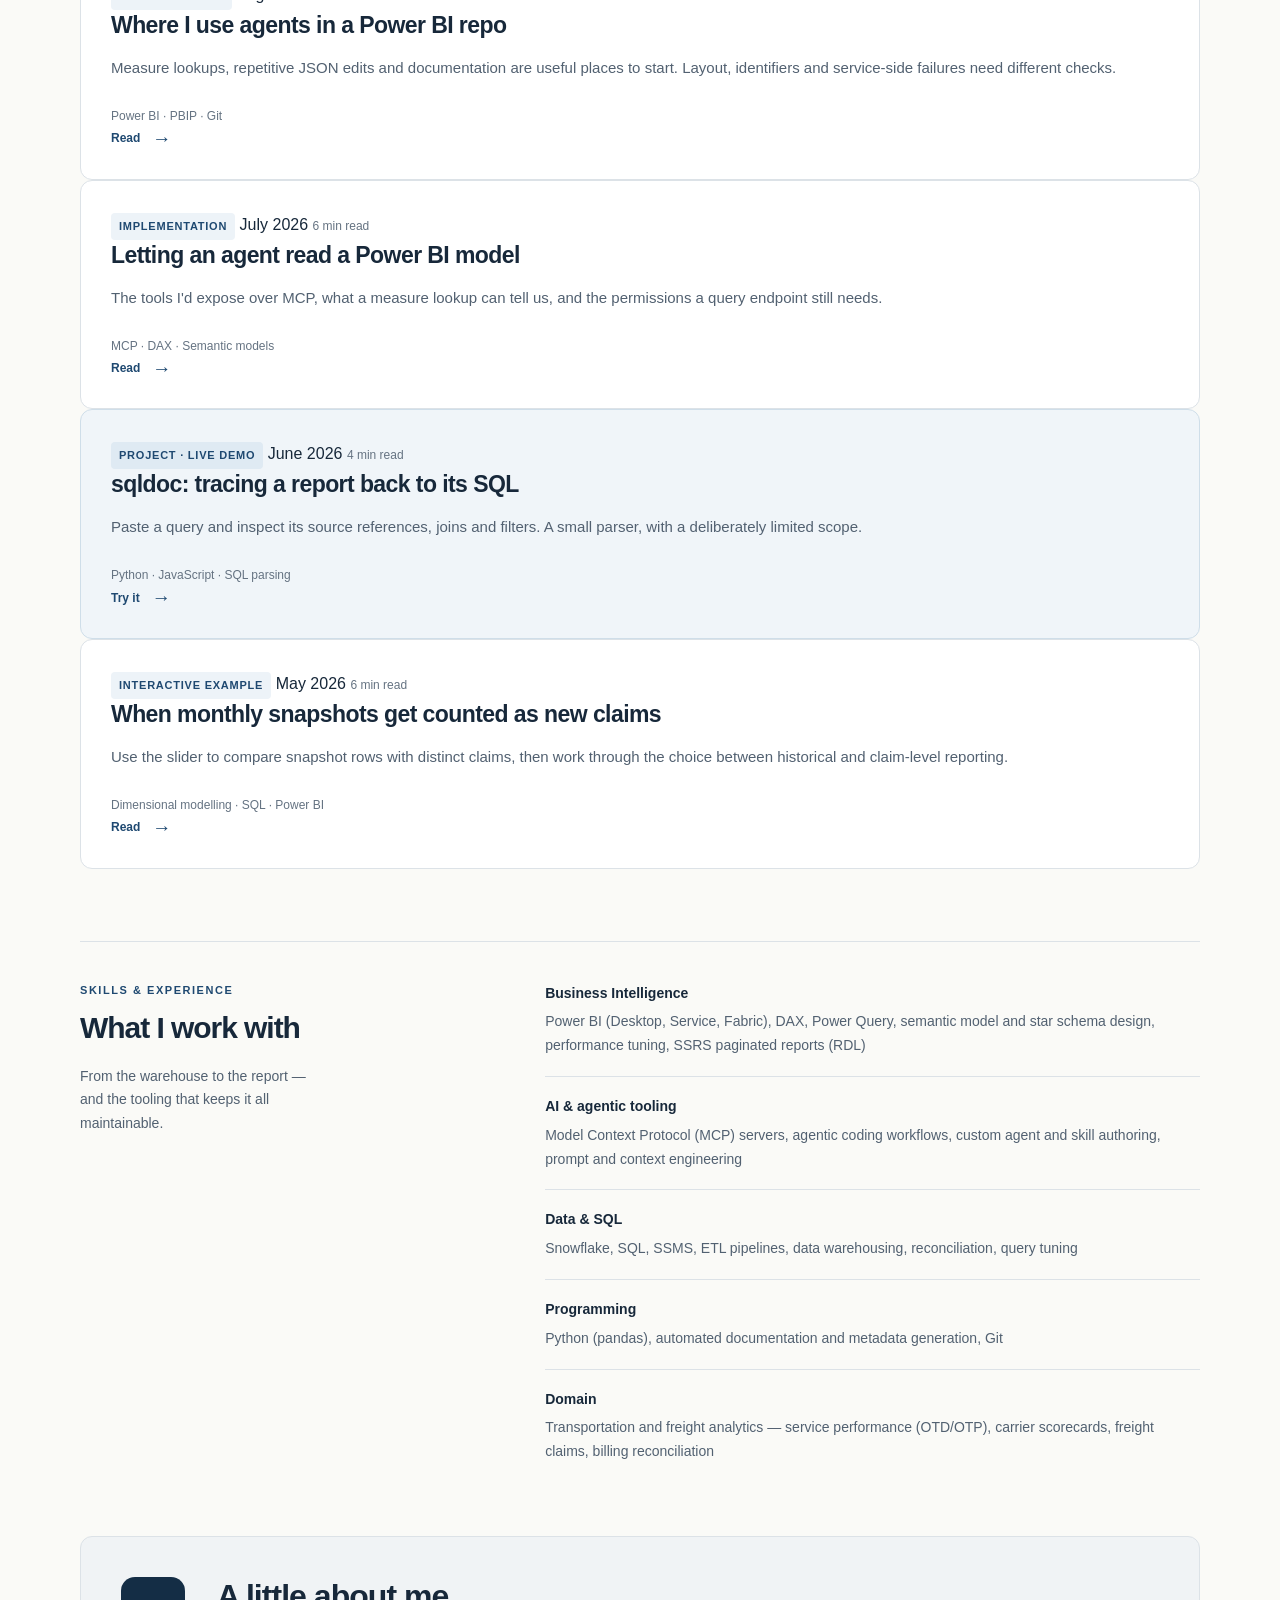
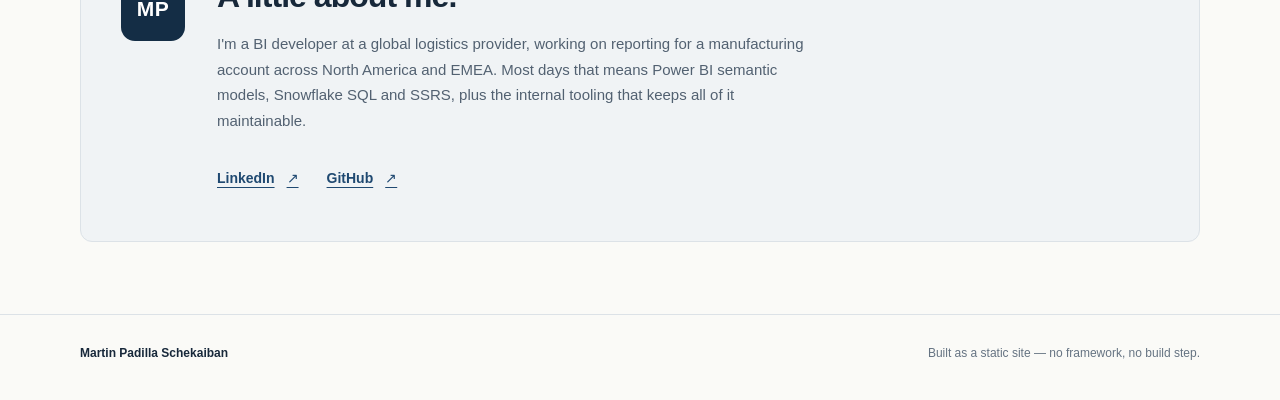
==== commit 8713d127: "Add files via upload" ====
--- a/index.html
+++ b/index.html
@@ -73,53 +73,111 @@
       <p>Things I've built, tried, and learned.</p>
     </div>
 
-    <div class="project-grid">
-    <a class="project" href="agents-power-bi.html">
-      <div class="project-top"><span class="tag">Field notes</span><span class="project-number" aria-hidden="true">01</span></div>
-      <h3>What AI agents are actually good and bad at in a Power BI repo</h3>
-      <p>
-        A year of agentic development against a PBIP/TMDL repository. Bulk-editing forty visual JSON
-        files works better than I expected; anything involving a GUID or a pixel coordinate never
-        worked once. The split isn't about difficulty — it's about feedback.
-      </p>
-      <span class="stack">Power BI · PBIP · TMDL · Git · agentic workflows</span>
-      <div class="project-bottom"><span class="when">September 2026 · 9 min read</span><span class="project-action">Read article <span aria-hidden="true">→</span></span></div>
-    </a>
-
-    <a class="project project-demo" href="sqldoc.html">
-      <div class="project-top"><span class="tag">Project · live demo</span><span class="project-number" aria-hidden="true">02</span></div>
-      <h3>sqldoc — explaining a report without reading the SQL</h3>
-      <p>
-        "What's actually in this report?" is the question I get asked most, and answering it properly
-        means tracing 300 lines of SQL by hand. A zero-dependency Python tool that does it instead —
-        <strong>with a live version on the page: paste a query, see its lineage graph</strong>.
-      </p>
-      <span class="stack">Python · JavaScript · SQL parsing · 29 tests</span>
-      <div class="project-bottom"><span class="when">September 2026 · 5 min read</span><span class="project-action">Try the demo <span aria-hidden="true">→</span></span></div>
-    </a>
-    <a class="project" href="mcp-power-bi.html">
-      <div class="project-top"><span class="tag">Technical deep dive</span><span class="project-number" aria-hidden="true">03</span></div>
-      <h3>Giving an AI agent read access to a Power BI semantic model</h3>
-      <p>
-        Your coding assistant keeps writing DAX against columns that don't exist, and the fix isn't a
-        better prompt. Exposing a tabular model over MCP — what to surface, how to keep a large model
-        inside a context window, and why I'd keep it read-only.
-      </p>
-      <span class="stack">MCP · Power BI · TMDL · DAX · Python</span>
-      <div class="project-bottom"><span class="when">September 2026 · 8 min read</span><span class="project-action">Read article <span aria-hidden="true">→</span></span></div>
-    </a>
-
-    <a class="project" href="star-schema.html">
-      <div class="project-top"><span class="tag">Article · interactive</span><span class="project-number" aria-hidden="true">04</span></div>
-      <h3>The snapshot table that quietly triples your numbers</h3>
-      <p>
-        A monthly export appended to a table for eighteen months, now powering a dashboard the
-        business checks every Monday. Every metric on it is inflated, and every metric still looks
-        reasonable. <strong>Drag the slider and watch the gap open up.</strong>
-      </p>
-      <span class="stack">Dimensional modelling · Power BI · DAX · SQL</span>
-      <div class="project-bottom"><span class="when">September 2026 · 7 min read</span><span class="project-action">Read article <span aria-hidden="true">→</span></span></div>
-    </a>
+    <div class="writing-list">
+      <a class="project" href="markdown-ai-context.html">
+        <div class="project-meta">
+          <span class="tag">Practical guide · Context brief</span>
+          <time datetime="2026-09">September 2026</time>
+          <span class="when">6 min read</span>
+        </div>
+        <div class="project-copy">
+          <h3>The context I'd give an AI agent before touching a Power BI model</h3>
+          <p>A short Markdown brief for a shipment model: what one row means, which rules
+            matter, and the results a measure should return.</p>
+          <span class="stack">Markdown · AI context · Business definitions</span>
+        </div>
+        <span class="project-action">Read <span aria-hidden="true">→</span></span>
+      </a>
+
+      <a class="project" href="pbip-review.html">
+        <div class="project-meta">
+          <span class="tag">Worked example · Change review</span>
+          <time datetime="2026-09">September 2026</time>
+          <span class="when">7 min read</span>
+        </div>
+        <div class="project-copy">
+          <h3>What I review in a Power BI project before publishing</h3>
+          <p>Follow an average-charge correction through a PBIP project. Read the model diff,
+            separate it from report changes, and check the number behind the card.</p>
+          <span class="stack">PBIP · TMDL · PBIR · Git</span>
+        </div>
+        <span class="project-action">Read <span aria-hidden="true">→</span></span>
+      </a>
+
+      <a class="project" href="snowflake-etl.html">
+        <div class="project-meta">
+          <span class="tag">Project · Refresh walkthrough</span>
+          <time datetime="2026-08">August 2026</time>
+          <span class="when">SQL + Power Query</span>
+        </div>
+        <div class="project-copy">
+          <h3>Snowflake → Power BI: incremental refresh</h3>
+          <p>A reporting view, a folding date filter, and a late charge correction.
+            What gets refreshed, what stays stale, and how to repair the history.</p>
+          <span class="stack">Snowflake · Power Query · Import models</span>
+        </div>
+        <span class="project-action">Try it <span aria-hidden="true">→</span></span>
+      </a>
+
+      <a class="project" href="agents-power-bi.html">
+        <div class="project-meta">
+          <span class="tag">Working notes</span>
+          <time datetime="2026-08">August 2026</time>
+          <span class="when">5 min read</span>
+        </div>
+        <div class="project-copy">
+          <h3>Where I use agents in a Power BI repo</h3>
+          <p>Measure lookups, repetitive JSON edits and documentation are useful places to start.
+            Layout, identifiers and service-side failures need different checks.</p>
+          <span class="stack">Power BI · PBIP · Git</span>
+        </div>
+        <span class="project-action">Read <span aria-hidden="true">→</span></span>
+      </a>
+
+      <a class="project" href="mcp-power-bi.html">
+        <div class="project-meta">
+          <span class="tag">Implementation</span>
+          <time datetime="2026-07">July 2026</time>
+          <span class="when">6 min read</span>
+        </div>
+        <div class="project-copy">
+          <h3>Letting an agent read a Power BI model</h3>
+          <p>The tools I'd expose over MCP, what a measure lookup can tell us, and the permissions
+            a query endpoint still needs.</p>
+          <span class="stack">MCP · DAX · Semantic models</span>
+        </div>
+        <span class="project-action">Read <span aria-hidden="true">→</span></span>
+      </a>
+
+      <a class="project project-demo" href="sqldoc.html">
+        <div class="project-meta">
+          <span class="tag">Project · Live demo</span>
+          <time datetime="2026-06">June 2026</time>
+          <span class="when">4 min read</span>
+        </div>
+        <div class="project-copy">
+          <h3>sqldoc: tracing a report back to its SQL</h3>
+          <p>Paste a query and inspect its source references, joins and filters. A small parser,
+            with a deliberately limited scope.</p>
+          <span class="stack">Python · JavaScript · SQL parsing</span>
+        </div>
+        <span class="project-action">Try it <span aria-hidden="true">→</span></span>
+      </a>
+
+      <a class="project" href="star-schema.html">
+        <div class="project-meta">
+          <span class="tag">Interactive example</span>
+          <time datetime="2026-05">May 2026</time>
+          <span class="when">6 min read</span>
+        </div>
+        <div class="project-copy">
+          <h3>When monthly snapshots get counted as new claims</h3>
+          <p>Use the slider to compare snapshot rows with distinct claims, then work through the
+            choice between historical and claim-level reporting.</p>
+          <span class="stack">Dimensional modelling · SQL · Power BI</span>
+        </div>
+        <span class="project-action">Read <span aria-hidden="true">→</span></span>
+      </a>
     </div>
   </section>
 
--- a/assets/style.css
+++ b/assets/style.css
@@ -1,154 +1,337 @@
 :root {
-  --ink: #16191d;
-  --muted: #5b646e;
-  --faint: #8b949e;
-  --line: #e3e7ec;
-  --accent: #1F3864;
-  --accent-soft: #eef2f8;
-  --bg: #ffffff;
-  --code-bg: #f6f8fa;
-  --max: 760px;
+  --ink: #17283a;
+  --muted: #526171;
+  --faint: #657382;
+  --line: #dce2e7;
+  --accent: #1f4971;
+  --accent-soft: #edf3f8;
+  --bg: #fafaf7;
+  --surface: #ffffff;
+  --navy: #142d45;
+  --code-bg: #f1f4f6;
+  --max: 1184px;
+  --radius: 12px;
+  --shadow: 0 12px 36px rgba(20, 45, 69, .06);
 }
 
 * { box-sizing: border-box; }
 
-html { -webkit-text-size-adjust: 100%; }
+html {
+  -webkit-text-size-adjust: 100%;
+  scroll-behavior: smooth;
+  scroll-padding-top: 32px;
+}
 
 body {
   margin: 0;
   background: var(--bg);
   color: var(--ink);
-  font: 16px/1.65 -apple-system, BlinkMacSystemFont, "Segoe UI", Inter, Roboto,
+  font: 16px/1.7 -apple-system, BlinkMacSystemFont, "Segoe UI", Inter, Roboto,
         Helvetica, Arial, sans-serif;
   -webkit-font-smoothing: antialiased;
 }
 
-.wrap { max-width: var(--max); margin: 0 auto; padding: 0 24px; }
+.wrap { width: 100%; max-width: var(--max); margin: 0 auto; padding: 0 32px; }
+.reading { max-width: 824px; }
+a { color: var(--accent); text-underline-offset: 4px; text-decoration-thickness: 1px; }
+a:hover { text-decoration-thickness: 2px; }
+::selection { background: #d5e5f0; color: var(--navy); }
+:focus-visible { outline: 3px solid #417da8; outline-offset: 5px; }
+button, textarea, input { font: inherit; }
+img, svg { max-width: 100%; }
+.skip-link {
+  position: fixed;
+  top: 12px;
+  left: 16px;
+  z-index: 10;
+  padding: 10px 18px;
+  border-radius: 6px;
+  background: var(--navy);
+  color: #fff;
+  transform: translateY(-160%);
+}
+.skip-link:focus { transform: translateY(0); }
+.eyebrow {
+  margin: 0 0 18px;
+  color: var(--accent);
+  font-size: 11px;
+  font-weight: 700;
+  letter-spacing: .14em;
+  line-height: 1.6;
+  text-transform: uppercase;
+}
 
 /* ---------- header ---------- */
 header.site {
   border-bottom: 1px solid var(--line);
-  padding: 20px 0;
+  padding: 22px 0;
   margin-bottom: 56px;
+  background: var(--bg);
 }
 header.site .wrap {
   display: flex;
-  align-items: baseline;
+  align-items: center;
   justify-content: space-between;
-  gap: 16px;
+  gap: 16px 28px;
   flex-wrap: wrap;
 }
 header.site .name {
-  font-weight: 650;
-  font-size: 15px;
+  display: inline-flex;
+  align-items: center;
+  min-width: 0;
+  min-height: 44px;
+  gap: 12px;
+  font-weight: 650;
+  font-size: 14px;
   letter-spacing: -0.01em;
   color: var(--ink);
   text-decoration: none;
 }
-header.site nav { display: flex; gap: 20px; }
+.brand-mark {
+  display: grid;
+  place-items: center;
+  flex: 0 0 36px;
+  width: 36px;
+  height: 36px;
+  background: var(--navy);
+  color: #fff;
+  border-radius: 9px;
+  font-size: 12px;
+  letter-spacing: -.04em;
+}
+header.site nav { display: flex; gap: 30px; }
 header.site nav a {
+  display: inline-flex;
+  align-items: center;
+  min-width: 44px;
+  min-height: 44px;
   font-size: 14px;
+  font-weight: 550;
   color: var(--muted);
   text-decoration: none;
-}
-header.site nav a:hover { color: var(--accent); }
+  transition: color .18s ease;
+}
+header.site nav a:hover { color: var(--accent); text-decoration: underline; text-underline-offset: 7px; }
 
 /* ---------- hero ---------- */
-.hero { margin-bottom: 64px; }
+.home header.site { margin-bottom: 0; }
+.hero {
+  display: grid;
+  grid-template-columns: minmax(0, 1.35fr) minmax(0, 1fr);
+  align-items: center;
+  gap: 64px;
+  padding: 68px 0;
+  margin-bottom: 0;
+}
 .hero h1 {
-  font-size: 38px;
-  line-height: 1.15;
-  letter-spacing: -0.025em;
-  margin: 0 0 18px;
+  font-size: clamp(40px, 4.5vw, 62px);
+  line-height: 1.08;
+  letter-spacing: -0.055em;
+  margin: 0 0 26px;
   font-weight: 680;
 }
+.hero h1 span { color: #56718a; }
 .hero p.lede {
-  font-size: 18px;
+  font-size: 17px;
+  color: var(--ink);
+  margin: 0 0 14px;
+  max-width: 54ch;
+}
+.hero-detail {
+  font-size: 15px;
   color: var(--muted);
-  margin: 0 0 24px;
-  max-width: 62ch;
-}
+  margin: 0;
+  max-width: 58ch;
+}
+.hero-actions { display: flex; align-items: center; flex-wrap: wrap; gap: 18px 24px; margin: 28px 0; }
+.button {
+  display: inline-flex;
+  align-items: center;
+  justify-content: center;
+  gap: 22px;
+  min-height: 48px;
+  padding: 12px 20px;
+  border: 1px solid transparent;
+  border-radius: 7px;
+  font-size: 13px;
+  font-weight: 650;
+  text-decoration: none;
+  transition: background .18s ease, box-shadow .18s ease;
+}
+.button-primary { background: var(--navy); color: #fff; box-shadow: 0 4px 8px rgba(20, 45, 69, .1); }
+.button-primary:hover { background: #244b6d; box-shadow: 0 6px 16px rgba(20, 45, 69, .16); }
+.text-link {
+  display: inline-flex;
+  align-items: center;
+  gap: 10px;
+  min-height: 44px;
+  font-size: 13px;
+  font-weight: 600;
+  text-decoration: none;
+}
+.text-link:hover { text-decoration: underline; }
 .meta {
   display: flex;
   flex-wrap: wrap;
-  gap: 8px 18px;
-  font-size: 14px;
-  color: var(--faint);
-}
-.meta a { color: var(--accent); text-decoration: none; }
-.meta a:hover { text-decoration: underline; }
+  gap: 6px 16px;
+  font-size: 12px;
+  color: var(--faint);
+}
+.location { display: inline-flex; align-items: center; gap: 7px; }
+.location::before { content: ""; width: 5px; height: 5px; border-radius: 50%; background: #547e71; }
+
+/* ---------- model illustration ---------- */
+.approach {
+  overflow: hidden;
+  padding: 28px;
+  border: 1px solid #29445d;
+  border-radius: var(--radius);
+  background: var(--navy);
+  box-shadow: var(--shadow);
+  color: #fff;
+}
+.approach-heading { display: flex; justify-content: space-between; align-items: center; gap: 16px; }
+.approach-heading .eyebrow { margin: 0; color: #b7ccdd; font-size: 11px; }
+.model-map {
+  display: grid;
+  justify-items: center;
+  gap: 24px;
+  margin: 26px 0;
+  padding: 24px 10px;
+  border: 1px solid rgba(185, 210, 231, .12);
+  border-radius: 10px;
+  background-image: radial-gradient(rgba(185, 210, 231, .18) .7px, transparent .7px);
+  background-size: 12px 12px;
+}
+.model-sources, .model-outputs { position: relative; display: flex; gap: 8px; }
+.model-sources span, .model-outputs span {
+  padding: 4px 10px;
+  border: 1px solid #496076;
+  border-radius: 5px;
+  background: #203d57;
+  color: #d2e1ec;
+  font: 11px/1.7 ui-monospace, SFMono-Regular, Consolas, monospace;
+}
+.model-sources::after, .model-outputs::before {
+  content: "";
+  position: absolute;
+  left: 50%;
+  height: 24px;
+  width: 1px;
+  background: #7595b0;
+}
+.model-sources::after { top: 100%; }
+.model-outputs::before { bottom: 100%; }
+.model-core {
+  display: flex;
+  align-items: center;
+  gap: 10px;
+  padding: 11px 20px;
+  border: 1px solid #aac3d7;
+  border-radius: 7px;
+  background: #e9f1f7;
+  box-shadow: 0 0 24px rgba(160, 196, 224, .12);
+  color: var(--navy);
+  font-size: 12px;
+  font-weight: 650;
+}
+.model-core svg { width: 24px; height: 24px; }
+.approach-steps { list-style: none; margin: 0; padding: 0; }
+.approach-steps li { display: flex; align-items: baseline; gap: 16px; margin-bottom: 17px; }
+.approach-steps li:last-child { margin-bottom: 0; }
+.step-number { color: #a1bfd6; font: 11px/1.6 ui-monospace, SFMono-Regular, Consolas, monospace; }
+.approach-steps h3 { margin: 0 0 3px; font-size: 14px; font-weight: 600; letter-spacing: -.01em; }
+.approach-steps p { margin: 0; color: #b7c8d6; font-size: 12px; }
 
 /* ---------- sections ---------- */
-section { margin-bottom: 60px; }
+section { margin-bottom: 72px; }
+.section-heading {
+  display: flex;
+  align-items: flex-end;
+  justify-content: space-between;
+  gap: 24px;
+  border-top: 1px solid var(--line);
+  padding-top: 34px;
+  margin-bottom: 30px;
+}
+.section-heading .eyebrow, .skills-intro .eyebrow { margin-bottom: 10px; }
 h2.section {
-  font-size: 13px;
-  text-transform: uppercase;
-  letter-spacing: 0.08em;
-  color: var(--faint);
-  font-weight: 600;
-  margin: 0 0 24px;
-  padding-bottom: 10px;
-  border-bottom: 1px solid var(--line);
-}
+  font-size: 30px;
+  line-height: 1.25;
+  letter-spacing: -.035em;
+  font-weight: 650;
+  margin: 0;
+}
+.section-heading > p { margin: 0; color: var(--muted); font-size: 14px; text-align: right; }
 
 /* ---------- project cards ---------- */
+.project-grid { display: grid; grid-template-columns: repeat(2, minmax(0, 1fr)); gap: 20px; }
 .project {
-  display: block;
+  display: flex;
+  flex-direction: column;
+  min-width: 0;
   text-decoration: none;
   color: inherit;
-  padding: 22px;
-  margin-bottom: 14px;
+  padding: 30px;
   border: 1px solid var(--line);
-  border-radius: 10px;
-  transition: border-color .15s ease, box-shadow .15s ease, transform .15s ease;
-}
-.project:hover {
-  border-color: #c6d0de;
-  box-shadow: 0 3px 14px rgba(20, 35, 70, .07);
-  transform: translateY(-1px);
-}
+  border-radius: var(--radius);
+  background: var(--surface);
+  transition: border-color .2s ease, box-shadow .2s ease;
+}
+.project:hover, .project:focus-visible {
+  border-color: #9fb4c6;
+  box-shadow: var(--shadow);
+}
+.project-demo { background: #f0f5f9; border-color: #cfdee9; }
+.project-top { display: flex; align-items: center; justify-content: space-between; gap: 16px; margin-bottom: 22px; }
+.project-number { font: 12px/1.5 ui-monospace, SFMono-Regular, Consolas, monospace; color: var(--faint); }
 .project .tag {
   display: inline-block;
   font-size: 11px;
-  letter-spacing: .06em;
+  letter-spacing: .07em;
   text-transform: uppercase;
-  font-weight: 600;
+  font-weight: 700;
   color: var(--accent);
   background: var(--accent-soft);
   border-radius: 4px;
-  padding: 3px 8px;
-  margin-bottom: 10px;
-}
-.project .when {
-  font-size: 12px;
-  color: var(--faint);
-  margin-left: 9px;
-}
-.project h3 {
-  margin: 0 0 8px;
-  font-size: 19px;
-  letter-spacing: -0.015em;
-  font-weight: 650;
-}
-.project p { margin: 0 0 12px; color: var(--muted); font-size: 15px; }
-.stack { font-size: 13px; color: var(--faint); }
+  padding: 4px 8px;
+}
+.project-demo .tag { background: #dfeaf3; }
+.project h3 { margin: 0 0 14px; font-size: 23px; line-height: 1.35; letter-spacing: -.025em; font-weight: 650; text-wrap: pretty; }
+.project p { margin: 0 0 20px; color: var(--muted); font-size: 15px; line-height: 1.75; }
+.project strong { font-weight: 600; }
+.stack { margin-top: auto; font-size: 12px; color: var(--faint); }
+.project-bottom {
+  display: flex;
+  flex-wrap: wrap;
+  align-items: center;
+  justify-content: space-between;
+  gap: 12px;
+  margin-top: 22px;
+  padding-top: 18px;
+  border-top: 1px solid var(--line);
+}
+.project .when { font-size: 12px; color: var(--faint); }
+.project-action { display: inline-flex; align-items: center; gap: 12px; color: var(--accent); font-size: 12px; font-weight: 600; }
+.project-action > span { font-size: 19px; line-height: 1; transition: transform .2s ease; }
+.project:hover .project-action > span { transform: translateX(3px); }
 
 /* ---------- about ---------- */
 .about {
   display: flex;
   gap: 22px;
   align-items: flex-start;
-  padding: 22px;
+  padding: 28px;
   border: 1px solid var(--line);
-  border-radius: 10px;
-  background: #fcfdfe;
+  border-radius: var(--radius);
+  background: var(--surface);
 }
 .about .initials {
   flex: 0 0 auto;
   width: 54px;
   height: 54px;
-  border-radius: 50%;
-  background: var(--accent);
+  border-radius: 14px;
+  background: var(--navy);
   color: #fff;
   display: flex;
   align-items: center;
@@ -159,78 +342,97 @@
 }
 .about p { margin: 0 0 10px; font-size: 15px; color: var(--muted); }
 .about p:last-child { margin-bottom: 0; }
+.contact-section .about { gap: 32px; padding: 40px; background: #f0f3f5; }
+.contact-section .initials { width: 64px; height: 64px; font-size: 21px; }
+.contact-section h2 { margin: 0 0 16px; font-size: 32px; font-weight: 600; line-height: 1.2; letter-spacing: -.03em; }
+.contact-section p { max-width: 72ch; }
+.social-links { display: flex; flex-wrap: wrap; gap: 12px 28px; margin-top: 24px; }
+.social-links a { display: inline-flex; align-items: center; gap: 12px; min-height: 44px; font-size: 14px; font-weight: 550; }
 
 /* ---------- skills ---------- */
-.skill-row { margin-bottom: 14px; font-size: 15px; }
-.skill-row b { color: var(--ink); font-weight: 620; }
+.skills-section { display: grid; grid-template-columns: minmax(0, 1fr) minmax(0, 1.7fr); gap: 80px; border-top: 1px solid var(--line); padding-top: 40px; }
+.skills-intro > p:last-child { color: var(--muted); font-size: 14px; margin: 18px 0 0; max-width: 32ch; }
+.skill-row { padding: 18px 0; border-bottom: 1px solid var(--line); font-size: 14px; }
+.skill-row:first-child { padding-top: 0; }
+.skill-row:last-child { border-bottom: 0; padding-bottom: 0; }
+.skill-row h3 { margin: 0 0 5px; font-size: 14px; color: var(--ink); font-weight: 650; }
 .skill-row span { color: var(--muted); }
 
 /* ---------- figures ---------- */
-figure {
-  margin: 30px 0 28px;
-}
+figure { margin: 34px 0; }
 figure img, figure svg {
   width: 100%;
   height: auto;
   display: block;
   border: 1px solid var(--line);
-  border-radius: 10px;
+  border-radius: 12px;
   background: #fff;
+  box-shadow: 0 5px 18px rgba(20, 45, 69, .04);
 }
 figure figcaption {
-  font-size: 13.5px;
+  font-size: 13px;
   color: var(--faint);
   margin-top: 10px;
   line-height: 1.5;
 }
 figure figcaption b { color: var(--muted); font-weight: 620; }
+.figure-scroll { overflow-x: auto; border: 1px solid var(--line); border-radius: 12px; background: #fff; }
+.figure-scroll img { min-width: 640px; border: 0; border-radius: 0; box-shadow: none; }
+.figure-scroll:focus-visible { outline-offset: -3px; }
+.scroll-hint { display: none; }
 
 /* ---------- article ---------- */
-article { margin-bottom: 72px; }
+article { margin-bottom: 64px; overflow-wrap: anywhere; }
 article h1 {
-  font-size: 32px;
-  line-height: 1.2;
-  letter-spacing: -0.022em;
-  margin: 0 0 14px;
+  font-size: clamp(30px, 3.8vw, 46px);
+  line-height: 1.14;
+  letter-spacing: -0.04em;
+  margin: 0 0 22px;
   font-weight: 680;
+  text-wrap: pretty;
 }
 article .sub {
-  font-size: 17px;
+  font-size: 19px;
   color: var(--muted);
-  margin: 0 0 10px;
+  margin: 0 0 20px;
 }
 article .byline {
-  font-size: 13px;
-  color: var(--faint);
-  padding-bottom: 22px;
-  margin-bottom: 30px;
+  font-size: 12px;
+  color: var(--faint);
+  padding-bottom: 28px;
+  margin-bottom: 34px;
   border-bottom: 1px solid var(--line);
 }
 article .byline .dot { margin: 0 7px; opacity: .5; }
 article h2 {
-  font-size: 22px;
-  letter-spacing: -0.015em;
-  margin: 42px 0 14px;
+  font-size: 27px;
+  line-height: 1.3;
+  letter-spacing: -.025em;
+  margin: 48px 0 18px;
   font-weight: 660;
 }
 article h3 {
-  font-size: 17px;
+  font-size: 19px;
+  letter-spacing: -.015em;
   margin: 30px 0 10px;
   font-weight: 640;
 }
-article p { margin: 0 0 16px; }
+article p { margin: 0 0 20px; }
+article > p:not(.eyebrow):not(.sub):not(.pg-cap) { color: #35485a; }
+article > ul, article > ol { color: #35485a; }
 article ul, article ol { margin: 0 0 16px; padding-left: 22px; }
 article li { margin-bottom: 7px; }
 
 pre {
-  background: var(--code-bg);
-  border: 1px solid var(--line);
-  border-radius: 8px;
-  padding: 15px 17px;
+  background: #172e43;
+  color: #dfe9f2;
+  border: 1px solid #29465f;
+  border-radius: 10px;
+  padding: 22px 24px;
   overflow-x: auto;
   font-size: 13px;
-  line-height: 1.55;
-  margin: 0 0 18px;
+  line-height: 1.75;
+  margin: 24px 0;
 }
 code {
   font-family: ui-monospace, SFMono-Regular, "SF Mono", Menlo, Consolas, monospace;
@@ -241,16 +443,17 @@
   border-radius: 4px;
   padding: 1px 5px;
   font-size: 13px;
+  overflow-wrap: anywhere;
 }
 pre code { background: none; border: 0; padding: 0; }
 
 .note {
   border-left: 3px solid var(--accent);
   background: var(--accent-soft);
-  padding: 14px 18px;
+  padding: 20px 24px;
   border-radius: 0 8px 8px 0;
-  margin: 0 0 20px;
-  font-size: 15px;
+  margin: 28px 0;
+  font-size: 14px;
 }
 .note p { margin: 0; }
 .note strong { color: var(--accent); }
@@ -259,43 +462,53 @@
   width: 100%;
   border-collapse: collapse;
   font-size: 14px;
-  margin: 0 0 20px;
+  margin: 24px 0;
 }
 th, td {
   text-align: left;
-  padding: 9px 12px;
+  padding: 12px;
   border-bottom: 1px solid var(--line);
   vertical-align: top;
 }
 th { font-weight: 620; color: var(--ink); background: var(--code-bg); }
 td { color: var(--muted); }
+tr:last-child td { border-bottom: 0; }
+.table-scroll { max-width: 100%; margin: 24px 0; overflow-x: auto; }
+.table-scroll table { min-width: 480px; margin: 0; overflow-wrap: normal; }
+.table-scroll:focus-visible, #pg-graph:focus-visible, #sn-chart:focus-visible { outline-offset: -3px; }
 
 .back {
-  display: inline-block;
-  font-size: 14px;
+  display: inline-flex;
+  align-items: center;
+  min-height: 44px;
+  font-size: 13px;
+  font-weight: 550;
   color: var(--muted);
   text-decoration: none;
-  margin-bottom: 30px;
-}
-.back:hover { color: var(--accent); }
+  padding: 8px 0;
+  margin-bottom: 32px;
+}
+.back:hover { color: var(--accent); text-decoration: underline; }
 
 /* ---------- sqldoc playground ---------- */
 .pg {
   border: 1px solid var(--line);
-  border-radius: 12px;
+  border-radius: var(--radius);
   overflow: hidden;
   margin: 28px 0 10px;
   background: #fff;
+  box-shadow: var(--shadow);
 }
 .pg-bar {
   display: flex;
   align-items: center;
   gap: 8px;
   flex-wrap: wrap;
-  padding: 11px 14px;
+  padding: 14px 18px;
   background: var(--code-bg);
   border-bottom: 1px solid var(--line);
 }
+#pg-tabs { display: flex; flex-wrap: wrap; gap: 6px; }
 .pg-bar .lbl {
   font-size: 11px;
   text-transform: uppercase;
@@ -307,14 +520,16 @@
 .pg-tab {
   font: inherit;
   font-size: 12.5px;
-  padding: 4px 11px;
+  min-height: 44px;
+  padding: 6px 12px;
   border-radius: 999px;
   border: 1px solid var(--line);
   background: #fff;
   color: var(--muted);
   cursor: pointer;
-  transition: all .12s ease;
-}
+  transition: color .15s ease, background .15s ease, border-color .15s ease;
+}
+.pg-tab:focus-visible { outline-offset: 2px; }
 .pg-tab:hover { border-color: #b9c5d6; color: var(--accent); }
 .pg-tab.on { background: var(--accent); border-color: var(--accent); color: #fff; }
 
@@ -323,7 +538,7 @@
   width: 100%;
   border: 0;
   border-bottom: 1px solid var(--line);
-  padding: 15px 17px;
+  padding: 20px;
   font-family: ui-monospace, SFMono-Regular, Menlo, Consolas, monospace;
   font-size: 12.5px;
   line-height: 1.55;
@@ -331,10 +546,9 @@
   resize: vertical;
   color: var(--ink);
   background: #fff;
-  outline: none;
   tab-size: 4;
 }
-#pg-input:focus { background: #fcfdff; }
+#pg-input:focus { background: #fcfdff; outline: 2px solid #417da8; outline-offset: -3px; }
 
 .pg-chips { display: flex; flex-wrap: wrap; gap: 7px; padding: 13px 17px 0; }
 .pg-chip {
@@ -347,12 +561,13 @@
 }
 .pg-chip b { color: var(--accent); font-weight: 650; }
 
-#pg-graph { padding: 6px 12px 0; }
-#pg-graph svg { display: block; }
+#pg-graph { padding: 14px 18px 0; overflow-x: auto; }
+#pg-graph svg { display: block; min-width: 540px; }
 .lin-node { cursor: default; transition: fill .12s ease; }
 .lin-node:hover { fill: var(--accent-soft); }
 
-.pg-body { padding: 4px 17px 18px; }
+.pg-body { padding: 4px 20px 22px; }
+.pg-body .table-scroll { margin: 0; }
 .pg-h {
   font-size: 11px;
   text-transform: uppercase;
@@ -363,6 +578,7 @@
 }
 .pg-tables code { margin-right: 5px; display: inline-block; margin-bottom: 4px; }
 .pg-table { width: 100%; border-collapse: collapse; font-size: 13px; margin: 0; }
+.pg-table th, .pg-table td { overflow-wrap: normal; }
 .pg-table th {
   text-align: left;
   font-size: 10.5px;
@@ -380,7 +596,7 @@
   color: var(--muted);
   vertical-align: top;
 }
-.pg-table code { font-size: 12px; }
+.pg-table code { font-size: 12px; overflow-wrap: normal; }
 .pg-note {
   font-size: 11px;
   color: var(--accent);
@@ -396,16 +612,22 @@
 .pg-cap { font-size: 13px; color: var(--faint); margin: 0 0 26px; }
 
 @media (max-width: 620px) {
-  #pg-input { font-size: 12px; min-height: 170px; }
+  /* A 16px editor font also prevents focus-triggered zoom on iOS. */
+  #pg-input { font-size: 16px; min-height: 240px; padding: 16px; }
+}
+
+@media (max-width: 720px) {
+  .scroll-hint { display: block; margin-bottom: 8px; color: var(--accent); font-size: 12px; }
 }
 
 /* ---------- snapshot inflation demo ---------- */
 .sn {
   border: 1px solid var(--line);
-  border-radius: 12px;
-  padding: 20px 22px 22px;
+  border-radius: var(--radius);
+  padding: 26px;
   margin: 28px 0 10px;
-  background: #fcfdfe;
+  background: var(--surface);
+  box-shadow: var(--shadow);
 }
 .sn-top {
   display: flex;
@@ -423,7 +645,9 @@
 }
 #sn-slider {
   flex: 1 1 220px;
-  min-width: 180px;
+  min-width: 0;
+  max-width: 100%;
+  min-height: 44px;
   accent-color: var(--accent);
   cursor: pointer;
 }
@@ -442,7 +666,7 @@
 .sn-cell {
   border: 1px solid var(--line);
   border-radius: 8px;
-  padding: 11px 13px;
+  padding: 16px;
   background: #fff;
 }
 .sn-cell.bad { border-color: #e8d5d1; background: #fffbfa; }
@@ -457,7 +681,7 @@
   margin-bottom: 4px;
 }
 .sn-cell .v {
-  font-size: 19px;
+  font-size: 24px;
   font-weight: 650;
   letter-spacing: -0.01em;
   font-variant-numeric: tabular-nums;
@@ -465,7 +689,8 @@
 .sn-cell.bad .v { color: #a4453a; }
 .sn-cell.good .v { color: #2f6b46; }
 .sn-cell .sub { font-size: 11.5px; color: var(--faint); display: block; margin-top: 2px; }
-#sn-chart svg { display: block; }
+#sn-chart { overflow-x: auto; }
+#sn-chart svg { display: block; min-width: 520px; }
 .sn-foot { font-size: 12.5px; color: var(--faint); margin: 14px 0 0; }
 
 @media (max-width: 560px) {
@@ -475,15 +700,95 @@
 /* ---------- footer ---------- */
 footer.site {
   border-top: 1px solid var(--line);
-  padding: 26px 0 50px;
-  font-size: 14px;
-  color: var(--faint);
-}
+  padding: 28px 0 36px;
+  font-size: 12px;
+  color: var(--faint);
+}
+footer.site .wrap { display: flex; justify-content: space-between; flex-wrap: wrap; gap: 12px 24px; }
+.footer-name { color: var(--ink); font-weight: 600; }
 footer.site a { color: var(--accent); text-decoration: none; }
 footer.site a:hover { text-decoration: underline; }
 
-@media (max-width: 620px) {
-  .hero h1 { font-size: 29px; }
-  article h1 { font-size: 26px; }
-  header.site { margin-bottom: 40px; }
-}
+@media (max-width: 960px) {
+  .hero { gap: 32px; padding: 60px 0; }
+  .hero h1 { font-size: 46px; }
+  .approach { padding: 22px; }
+  .model-sources span, .model-outputs span { padding: 4px 7px; }
+  .project { padding: 24px; }
+  .skills-section { gap: 40px; }
+}
+
+@media (max-width: 760px) {
+  .hero { grid-template-columns: 1fr; gap: 36px; }
+  .hero-copy { max-width: 600px; }
+  .hero h1 { font-size: clamp(40px, 8vw, 58px); }
+  .approach { display: grid; grid-template-columns: minmax(0, 1fr) minmax(0, 1fr); gap: 24px; padding: 26px; }
+  .approach-heading { grid-column: 1 / -1; }
+  .model-map { margin: 0; }
+  .approach-steps { align-self: center; }
+  .project-grid { grid-template-columns: 1fr; }
+  .skills-section { grid-template-columns: 1fr; gap: 28px; }
+  .skills-intro > p:last-child { max-width: 50ch; }
+  .contact-section .about { padding: 32px; gap: 24px; }
+  .contact-section .initials { width: 60px; height: 60px; }
+}
+
+@media (max-width: 640px) {
+  .approach { display: block; padding: 24px; }
+  .approach-heading { margin-bottom: 20px; }
+  .model-map { display: none; }
+}
+
+@media (max-width: 560px) {
+  .wrap { padding: 0 22px; }
+  header.site { padding: 18px 0; margin-bottom: 32px; }
+  header.site .wrap { gap: 12px; }
+  header.site .name { font-size: 13px; }
+  header.site nav { width: 100%; gap: 8px; padding-left: 36px; }
+  header.site nav a { padding: 0 12px; }
+  .hero { padding: 36px 0 40px; gap: 28px; }
+  .hero p.lede { font-size: 16px; }
+  .hero-actions { gap: 10px 20px; }
+  .section-heading { align-items: flex-start; flex-direction: column; gap: 14px; padding-top: 28px; }
+  .section-heading > p { text-align: left; }
+  h2.section { font-size: 27px; }
+  section { margin-bottom: 48px; }
+  .project { padding: 24px; }
+  .project h3 { font-size: 22px; }
+  .project-bottom { align-items: flex-start; }
+  .contact-section .about { padding: 28px; flex-direction: column; }
+  .about { padding: 22px; gap: 16px; flex-direction: column; }
+  article .sub { font-size: 17px; }
+  article h2 { font-size: 24px; }
+  article .byline { line-height: 1.9; }
+  article table { font-size: 12px; }
+  article th, article td { padding: 9px 6px; }
+  article td code { padding: 1px 3px; font-size: 11px; }
+  pre { padding: 18px; font-size: 12px; }
+  .note { padding: 18px; }
+  .sn { padding: 18px; }
+  footer.site { padding: 24px 0; }
+}
+
+@media (prefers-reduced-motion: reduce) {
+  html { scroll-behavior: auto; }
+  *, *::before, *::after { transition: none !important; }
+}
+
+@media print {
+  body { background: #fff; color: #000; font-size: 11pt; }
+  .wrap, .reading { max-width: none; padding: 0; }
+  header.site, footer.site, .skip-link, .back, .hero-actions, .approach { display: none; }
+  .hero, .skills-section, .project-grid { display: block; }
+  .hero { padding: 0 0 24px; }
+  .project { margin-bottom: 18px; }
+  .project, .about, .contact-section .about, .sn, .pg, pre { background: #fff; color: #000; box-shadow: none; border-color: #ccc; break-inside: avoid; }
+  .contact-section p, .social-links a { color: #333; }
+  .model-map, .figure-scroll, .table-scroll, #pg-graph, #sn-chart { overflow: visible; }
+  .figure-scroll img { min-width: 0; }
+  .scroll-hint { display: none; }
+  .table-scroll table { min-width: 0; }
+  #pg-graph svg, #sn-chart svg { min-width: 0; }
+  pre { white-space: pre-wrap; overflow-wrap: anywhere; }
+  a { color: inherit; }
+}
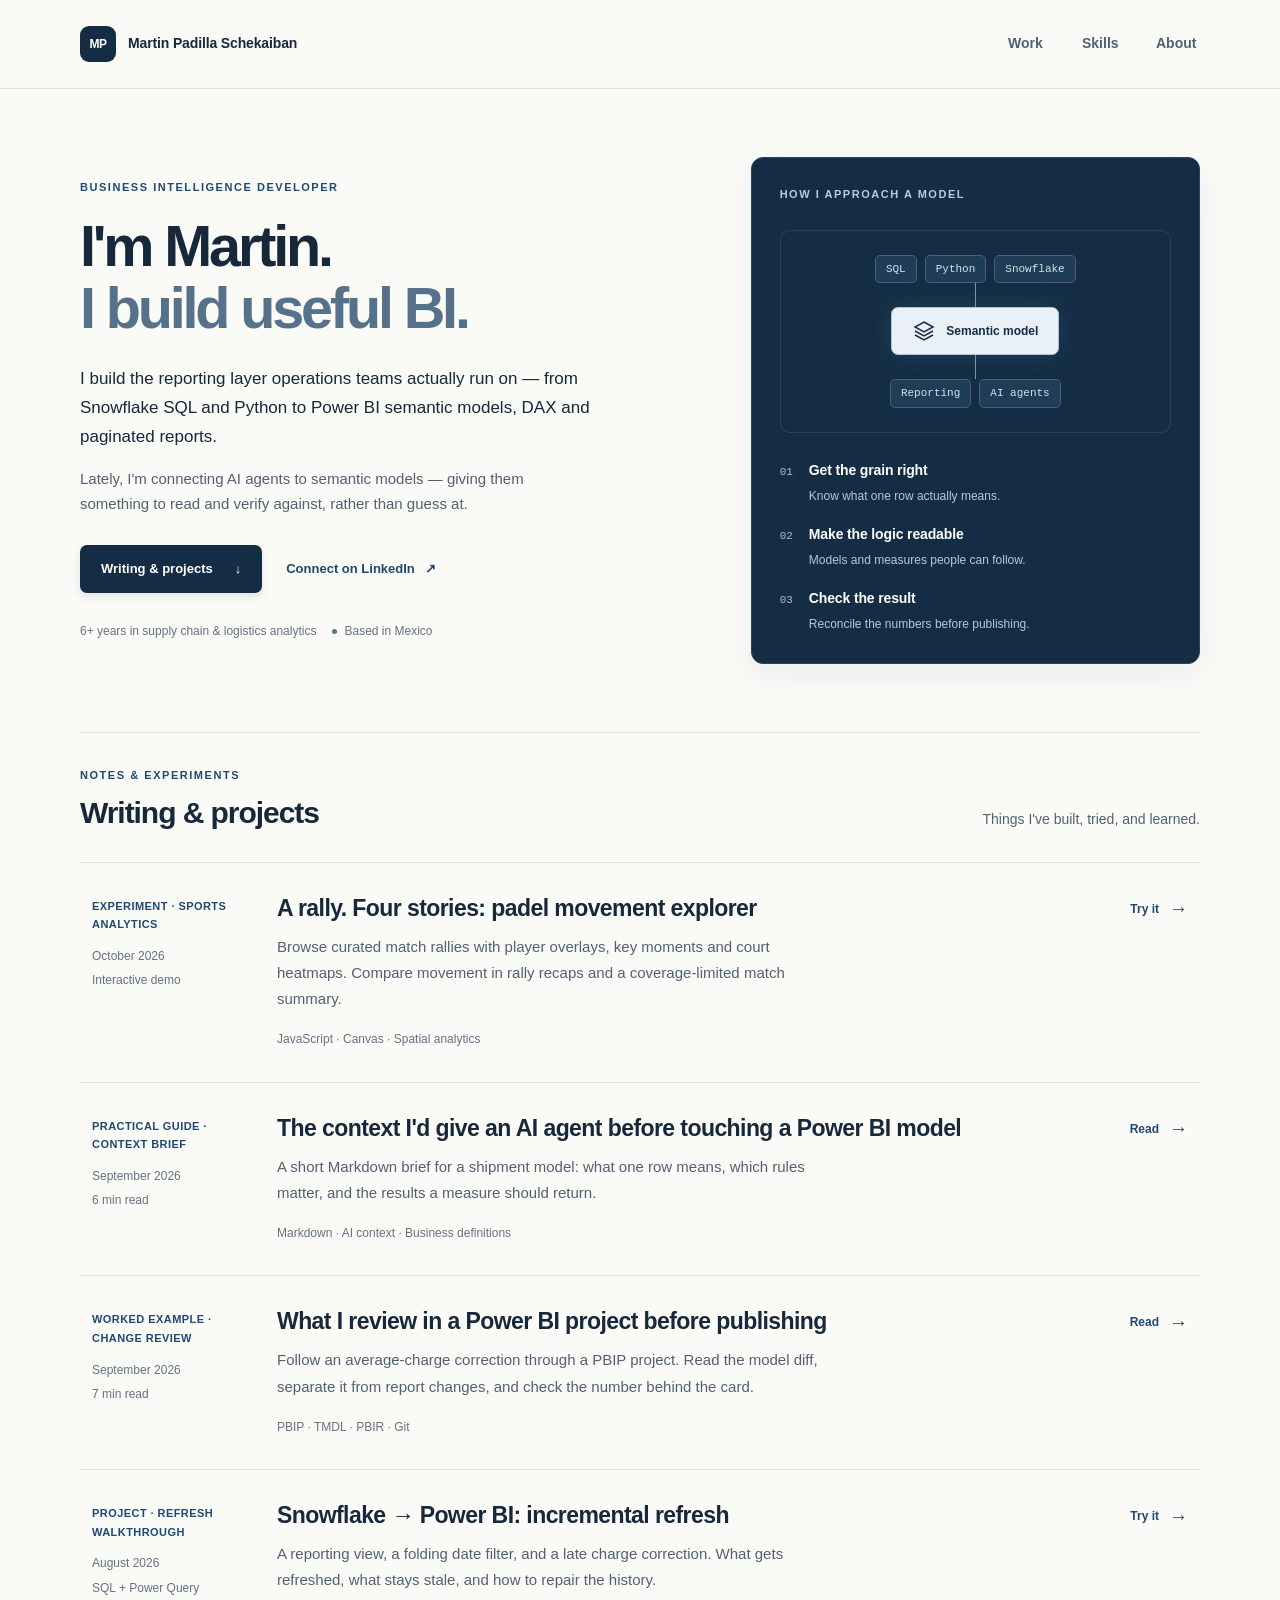
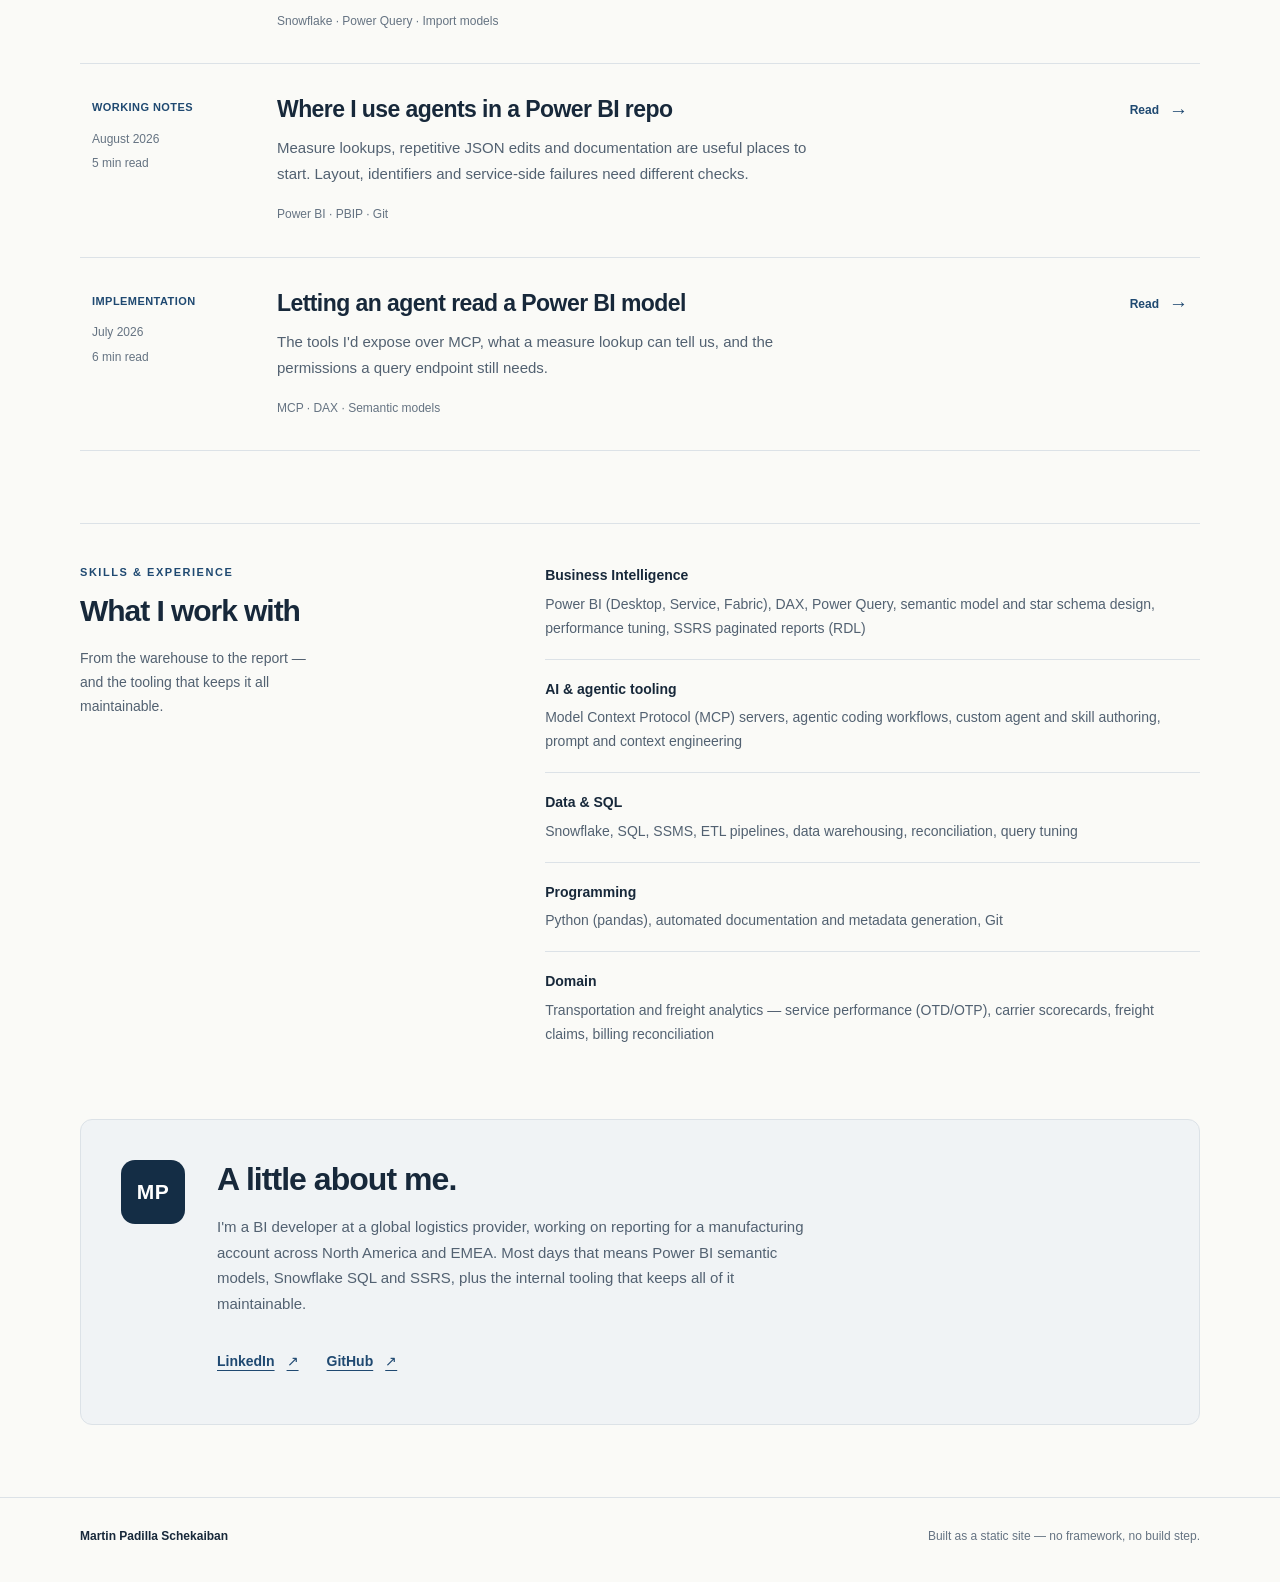
==== commit 98a6cded: "Add files via upload" ====
--- a/index.html
+++ b/index.html
@@ -74,6 +74,21 @@
     </div>
 
     <div class="writing-list">
+      <a class="project project-demo" href="padel-rally.html">
+        <div class="project-meta">
+          <span class="tag">Experiment · Sports analytics</span>
+          <time datetime="2026-10">October 2026</time>
+          <span class="when">Interactive demo</span>
+        </div>
+        <div class="project-copy">
+          <h3>A rally. Four stories: padel movement explorer</h3>
+          <p>Browse curated match rallies with player overlays, key moments and court heatmaps.
+            Compare movement in rally recaps and a coverage-limited match summary.</p>
+          <span class="stack">JavaScript · Canvas · Spatial analytics</span>
+        </div>
+        <span class="project-action">Try it <span aria-hidden="true">→</span></span>
+      </a>
+
       <a class="project" href="markdown-ai-context.html">
         <div class="project-meta">
           <span class="tag">Practical guide · Context brief</span>
@@ -149,35 +164,6 @@
         <span class="project-action">Read <span aria-hidden="true">→</span></span>
       </a>
 
-      <a class="project project-demo" href="sqldoc.html">
-        <div class="project-meta">
-          <span class="tag">Project · Live demo</span>
-          <time datetime="2026-06">June 2026</time>
-          <span class="when">4 min read</span>
-        </div>
-        <div class="project-copy">
-          <h3>sqldoc: tracing a report back to its SQL</h3>
-          <p>Paste a query and inspect its source references, joins and filters. A small parser,
-            with a deliberately limited scope.</p>
-          <span class="stack">Python · JavaScript · SQL parsing</span>
-        </div>
-        <span class="project-action">Try it <span aria-hidden="true">→</span></span>
-      </a>
-
-      <a class="project" href="star-schema.html">
-        <div class="project-meta">
-          <span class="tag">Interactive example</span>
-          <time datetime="2026-05">May 2026</time>
-          <span class="when">6 min read</span>
-        </div>
-        <div class="project-copy">
-          <h3>When monthly snapshots get counted as new claims</h3>
-          <p>Use the slider to compare snapshot rows with distinct claims, then work through the
-            choice between historical and claim-level reporting.</p>
-          <span class="stack">Dimensional modelling · SQL · Power BI</span>
-        </div>
-        <span class="project-action">Read <span aria-hidden="true">→</span></span>
-      </a>
     </div>
   </section>
 
--- a/assets/style.css
+++ b/assets/style.css
@@ -264,55 +264,36 @@
 }
 .section-heading > p { margin: 0; color: var(--muted); font-size: 14px; text-align: right; }
 
-/* ---------- project cards ---------- */
-.project-grid { display: grid; grid-template-columns: repeat(2, minmax(0, 1fr)); gap: 20px; }
+/* ---------- writing index ---------- */
+.writing-list { border-top: 1px solid var(--line); }
 .project {
-  display: flex;
-  flex-direction: column;
+  display: grid;
+  grid-template-columns: 155px minmax(0, 1fr) 66px;
+  align-items: start;
+  gap: 30px;
   min-width: 0;
   text-decoration: none;
   color: inherit;
-  padding: 30px;
-  border: 1px solid var(--line);
-  border-radius: var(--radius);
-  background: var(--surface);
-  transition: border-color .2s ease, box-shadow .2s ease;
-}
-.project:hover, .project:focus-visible {
-  border-color: #9fb4c6;
-  box-shadow: var(--shadow);
-}
-.project-demo { background: #f0f5f9; border-color: #cfdee9; }
-.project-top { display: flex; align-items: center; justify-content: space-between; gap: 16px; margin-bottom: 22px; }
-.project-number { font: 12px/1.5 ui-monospace, SFMono-Regular, Consolas, monospace; color: var(--faint); }
+  padding: 30px 12px;
+  border-bottom: 1px solid var(--line);
+  transition: background .2s ease;
+}
+.project:hover, .project:focus-visible { background: var(--accent-soft); }
+.project-meta { display: flex; flex-direction: column; gap: 4px; padding-top: 4px; font-size: 12px; color: var(--faint); }
 .project .tag {
-  display: inline-block;
   font-size: 11px;
-  letter-spacing: .07em;
+  letter-spacing: .04em;
   text-transform: uppercase;
-  font-weight: 700;
+  font-weight: 650;
   color: var(--accent);
-  background: var(--accent-soft);
-  border-radius: 4px;
-  padding: 4px 8px;
-}
-.project-demo .tag { background: #dfeaf3; }
-.project h3 { margin: 0 0 14px; font-size: 23px; line-height: 1.35; letter-spacing: -.025em; font-weight: 650; text-wrap: pretty; }
-.project p { margin: 0 0 20px; color: var(--muted); font-size: 15px; line-height: 1.75; }
-.project strong { font-weight: 600; }
-.stack { margin-top: auto; font-size: 12px; color: var(--faint); }
-.project-bottom {
-  display: flex;
-  flex-wrap: wrap;
-  align-items: center;
-  justify-content: space-between;
-  gap: 12px;
-  margin-top: 22px;
-  padding-top: 18px;
-  border-top: 1px solid var(--line);
-}
+  margin-bottom: 8px;
+}
+.project-copy { min-width: 0; }
+.project h3 { margin: 0 0 10px; font-size: 23px; line-height: 1.35; letter-spacing: -.025em; font-weight: 650; text-wrap: pretty; }
+.project p { margin: 0 0 12px; max-width: 65ch; color: var(--muted); font-size: 15px; line-height: 1.75; }
+.stack { font-size: 12px; color: var(--faint); }
 .project .when { font-size: 12px; color: var(--faint); }
-.project-action { display: inline-flex; align-items: center; gap: 12px; color: var(--accent); font-size: 12px; font-weight: 600; }
+.project-action { display: inline-flex; align-items: center; justify-content: flex-end; gap: 10px; padding-top: 6px; color: var(--accent); font-size: 12px; font-weight: 600; }
 .project-action > span { font-size: 19px; line-height: 1; transition: transform .2s ease; }
 .project:hover .project-action > span { transform: translateX(3px); }
 
@@ -422,6 +403,14 @@
 article > ul, article > ol { color: #35485a; }
 article ul, article ol { margin: 0 0 16px; padding-left: 22px; }
 article li { margin-bottom: 7px; }
+.article-notes { max-width: 68ch; margin-inline: auto; }
+.article-notes h1 { font-family: Georgia, "Times New Roman", serif; font-weight: 400; letter-spacing: -.025em; }
+.article-project .byline { margin-bottom: 26px; }
+.article-footer { margin-top: 40px; padding-top: 22px; border-top: 1px solid var(--line); color: var(--muted); font-size: 13px; }
+.article-footer p { margin-bottom: 8px; }
+.article-footer a { display: inline-flex; align-items: center; min-height: 44px; }
+.article-references { margin-top: 40px; font-size: 14px; }
+.article-references h2 { font-size: 18px; margin: 0 0 12px; }
 
 pre {
   background: #172e43;
@@ -714,7 +703,7 @@
   .hero h1 { font-size: 46px; }
   .approach { padding: 22px; }
   .model-sources span, .model-outputs span { padding: 4px 7px; }
-  .project { padding: 24px; }
+  .project { gap: 22px; grid-template-columns: 140px minmax(0, 1fr) 60px; }
   .skills-section { gap: 40px; }
 }
 
@@ -726,7 +715,9 @@
   .approach-heading { grid-column: 1 / -1; }
   .model-map { margin: 0; }
   .approach-steps { align-self: center; }
-  .project-grid { grid-template-columns: 1fr; }
+  .project { grid-template-columns: minmax(0, 1fr) auto; gap: 12px 20px; }
+  .project-meta { grid-column: 1 / -1; flex-direction: row; align-items: baseline; flex-wrap: wrap; gap: 6px 16px; padding: 0; }
+  .project .tag { margin: 0; }
   .skills-section { grid-template-columns: 1fr; gap: 28px; }
   .skills-intro > p:last-child { max-width: 50ch; }
   .contact-section .about { padding: 32px; gap: 24px; }
@@ -753,9 +744,9 @@
   .section-heading > p { text-align: left; }
   h2.section { font-size: 27px; }
   section { margin-bottom: 48px; }
-  .project { padding: 24px; }
+  .project { padding: 24px 0; grid-template-columns: minmax(0, 1fr); }
   .project h3 { font-size: 22px; }
-  .project-bottom { align-items: flex-start; }
+  .project-action { justify-content: flex-start; }
   .contact-section .about { padding: 28px; flex-direction: column; }
   .about { padding: 22px; gap: 16px; flex-direction: column; }
   article .sub { font-size: 17px; }
@@ -779,7 +770,7 @@
   body { background: #fff; color: #000; font-size: 11pt; }
   .wrap, .reading { max-width: none; padding: 0; }
   header.site, footer.site, .skip-link, .back, .hero-actions, .approach { display: none; }
-  .hero, .skills-section, .project-grid { display: block; }
+  .hero, .skills-section, .writing-list { display: block; }
   .hero { padding: 0 0 24px; }
   .project { margin-bottom: 18px; }
   .project, .about, .contact-section .about, .sn, .pg, pre { background: #fff; color: #000; box-shadow: none; border-color: #ccc; break-inside: avoid; }
